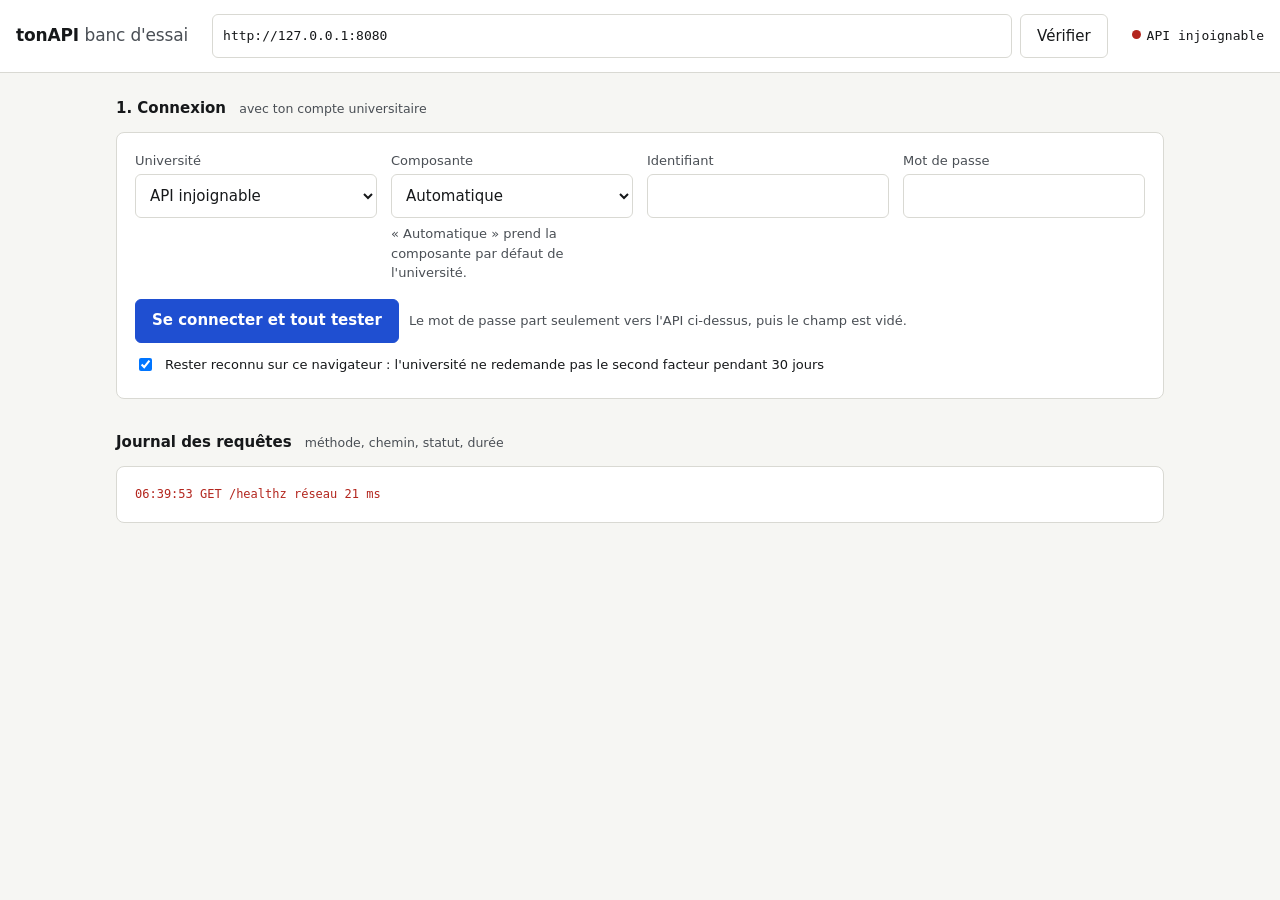
==== console/index.html @ 5774e8d3 "feat(console): banc d'essai de l'API avec un compte étudiant Page statique : connexion, second facte" ====
<!doctype html>
<html lang="fr">
<head>
<meta charset="utf-8">
<meta name="viewport" content="width=device-width, initial-scale=1">
<meta name="referrer" content="no-referrer">
<title>Banc d'essai tonAPI</title>
<style>
:root {
  --bg: #f6f6f3;
  --surface: #ffffff;
  --ink: #16181a;
  --ink-2: #4a4f55;
  --line: #d9d9d3;
  --accent: #1f4fd1;
  --ok: #156c3a;
  --ok-bg: #e3f3e8;
  --warn: #8a5300;
  --warn-bg: #fbefd9;
  --bad: #b3261e;
  --bad-bg: #fbe4e2;
  --idle: #5b6168;
  --idle-bg: #ececea;
  --mono: ui-monospace, "SF Mono", Menlo, Consolas, monospace;
  --sans: system-ui, -apple-system, "Segoe UI", Roboto, sans-serif;
  color-scheme: light;
}
@media (prefers-color-scheme: dark) {
  :root {
    --bg: #111315;
    --surface: #1a1d20;
    --ink: #eceff1;
    --ink-2: #a9b0b7;
    --line: #30353a;
    --accent: #8fb0ff;
    --ok: #7fd9a0;
    --ok-bg: #173323;
    --warn: #f2c171;
    --warn-bg: #3a2c12;
    --bad: #ff9c94;
    --bad-bg: #3d1a18;
    --idle: #a9b0b7;
    --idle-bg: #262a2e;
    color-scheme: dark;
  }
}
* { box-sizing: border-box; }
body {
  margin: 0;
  background: var(--bg);
  color: var(--ink);
  font: 15px/1.5 var(--sans);
}
header {
  display: flex;
  flex-wrap: wrap;
  align-items: center;
  gap: 12px 24px;
  padding: 14px 16px;
  border-bottom: 1px solid var(--line);
  background: var(--surface);
}
header h1 { font-size: 17px; margin: 0; letter-spacing: -0.01em; }
header h1 span { color: var(--ink-2); font-weight: 400; }
.api { display: flex; align-items: center; gap: 8px; flex: 1 1 320px; }
.api input { flex: 1; font-family: var(--mono); font-size: 13px; }
main { max-width: 1080px; margin: 0 auto; padding: 24px 16px 64px; display: grid; gap: 32px; }
h2 { font-size: 15px; margin: 0 0 12px; text-transform: none; }
h2 small { color: var(--ink-2); font-weight: 400; margin-left: 8px; }
label { display: block; font-size: 13px; color: var(--ink-2); margin-bottom: 4px; }
input, select, button {
  font: inherit;
  color: var(--ink);
  min-height: 44px;
  border-radius: 6px;
}
input, select {
  width: 100%;
  padding: 8px 10px;
  border: 1px solid var(--line);
  background: var(--surface);
}
input:focus-visible, select:focus-visible, button:focus-visible, summary:focus-visible, a:focus-visible {
  outline: 2px solid var(--accent);
  outline-offset: 2px;
}
button {
  padding: 8px 16px;
  border: 1px solid var(--line);
  background: var(--surface);
  cursor: pointer;
}
button.primary { background: var(--accent); border-color: var(--accent); color: #fff; font-weight: 600; }
@media (prefers-color-scheme: dark) { button.primary { color: #0b1020; } }
button:disabled { opacity: 0.55; cursor: not-allowed; }
a { color: var(--accent); }
.grid { display: grid; gap: 14px; grid-template-columns: repeat(auto-fit, minmax(220px, 1fr)); }
.row { display: flex; flex-wrap: wrap; gap: 10px; align-items: center; }
.hint { font-size: 13px; color: var(--ink-2); margin: 6px 0 0; }
.notice { padding: 10px 12px; border-radius: 6px; font-size: 14px; margin: 12px 0 0; }
.notice.bad { background: var(--bad-bg); color: var(--bad); }
.notice.warn { background: var(--warn-bg); color: var(--warn); }
.notice.ok { background: var(--ok-bg); color: var(--ok); }
.panel { background: var(--surface); border: 1px solid var(--line); border-radius: 8px; padding: 18px; }
.health { font-family: var(--mono); font-size: 13px; white-space: nowrap; }
.dot { display: inline-block; width: 9px; height: 9px; border-radius: 50%; background: var(--idle); margin-right: 6px; vertical-align: 1px; }
.dot.ok { background: var(--ok); }
.dot.bad { background: var(--bad); }
.who { display: grid; grid-template-columns: max-content 1fr; gap: 4px 16px; margin: 0; font-size: 14px; }
.who dt { color: var(--ink-2); }
.who dd { margin: 0; font-family: var(--mono); font-size: 13px; overflow-wrap: anywhere; }
table { width: 100%; border-collapse: collapse; font-size: 14px; }
th { text-align: left; font-weight: 600; color: var(--ink-2); font-size: 12px; padding: 0 10px 8px; border-bottom: 1px solid var(--line); }
td { padding: 10px; border-bottom: 1px solid var(--line); vertical-align: top; }
td.num { font-family: var(--mono); font-size: 13px; color: var(--ink-2); white-space: nowrap; text-align: right; }
td.mono { font-family: var(--mono); font-size: 13px; }
.chip { display: inline-block; padding: 2px 8px; border-radius: 4px; font-size: 12px; font-weight: 600; white-space: nowrap; }
.chip.ok { background: var(--ok-bg); color: var(--ok); }
.chip.warn { background: var(--warn-bg); color: var(--warn); }
.chip.bad { background: var(--bad-bg); color: var(--bad); }
.chip.idle { background: var(--idle-bg); color: var(--idle); }
details { margin-top: 6px; }
summary { cursor: pointer; color: var(--accent); font-size: 13px; min-height: 24px; }
pre {
  margin: 8px 0 0;
  padding: 10px;
  max-height: 340px;
  overflow: auto;
  background: var(--bg);
  border: 1px solid var(--line);
  border-radius: 6px;
  font: 12px/1.45 var(--mono);
  white-space: pre-wrap;
  overflow-wrap: anywhere;
}
ul.items { margin: 6px 0 0; padding-left: 18px; font-size: 13px; }
ul.items li { margin: 2px 0; }
.service-form { display: grid; gap: 8px; grid-template-columns: 1fr 1fr auto; margin-top: 8px; }
.log { font: 12px/1.6 var(--mono); color: var(--ink-2); max-height: 220px; overflow: auto; margin: 0; padding: 0; list-style: none; }
.log .s4, .log .s5 { color: var(--bad); }
.log .s2 { color: var(--ok); }
[hidden] { display: none !important; }
.visually-hidden { position: absolute; width: 1px; height: 1px; overflow: hidden; clip: rect(0 0 0 0); white-space: nowrap; }
@media (max-width: 640px) {
  .service-form { grid-template-columns: 1fr; }
  table, thead, tbody, tr, td { display: block; }
  thead { display: none; }
  tr { border-bottom: 1px solid var(--line); padding: 8px 0; }
  td { border: 0; padding: 4px 0; }
  td.num { text-align: left; }
}
@media (prefers-reduced-motion: no-preference) {
  .chip { transition: background-color 120ms ease, color 120ms ease; }
}
</style>
</head>
<body>
<header>
  <h1>tonAPI <span>banc d'essai</span></h1>
  <div class="api">
    <label for="api" class="visually-hidden">Adresse de l'API</label>
    <input id="api" type="url" spellcheck="false" autocomplete="off" value="http://127.0.0.1:8080">
    <button id="api-check" type="button">Vérifier</button>
  </div>
  <div class="health" id="health" aria-live="polite"><span class="dot"></span>non vérifiée</div>
</header>

<main>
  <section id="login-section" aria-labelledby="login-title">
    <h2 id="login-title">1. Connexion <small>avec ton compte universitaire</small></h2>
    <form id="login-form" class="panel" autocomplete="on">
      <div class="grid">
        <div>
          <label for="university">Université</label>
          <select id="university" required><option value="">Chargement…</option></select>
          <p class="hint" id="university-hint"></p>
        </div>
        <div>
          <label for="establishment">Composante</label>
          <select id="establishment"><option value="">Automatique</option></select>
          <p class="hint">« Automatique » prend la composante par défaut de l'université.</p>
        </div>
        <div>
          <label for="username">Identifiant</label>
          <input id="username" name="username" autocomplete="username" required spellcheck="false">
        </div>
        <div>
          <label for="password">Mot de passe</label>
          <input id="password" name="password" type="password" autocomplete="current-password" required>
        </div>
      </div>
      <div class="row" style="margin-top:16px">
        <button class="primary" id="login-button" type="submit">Se connecter et tout tester</button>
        <span class="hint" style="margin:0">Le mot de passe part seulement vers l'API ci-dessus, puis le champ est vidé.</span>
      </div>
      <label class="row" style="margin-top:12px; color:var(--ink)">
        <input type="checkbox" id="remember-device" checked style="width:auto; min-height:0">
        Rester reconnu sur ce navigateur : l'université ne redemande pas le second facteur pendant 30 jours
      </label>
      <p class="hint" id="device-status"></p>
      <div id="login-status" aria-live="polite"></div>
    </form>

    <form id="mfa-form" class="panel" hidden style="margin-top:16px">
      <h2>Second facteur demandé par l'université</h2>
      <p class="hint" id="mfa-message"></p>
      <div class="row" id="mfa-push-row" hidden>
        <button class="primary" type="button" id="mfa-push">Valider sur mon téléphone</button>
        <span class="hint" id="mfa-device" style="margin:0"></span>
      </div>
      <div class="row" id="mfa-code-row" hidden style="margin-top:12px">
        <div style="flex:0 1 200px">
          <label for="mfa-code">Code à 6 chiffres</label>
          <input id="mfa-code" inputmode="numeric" autocomplete="one-time-code" maxlength="8">
        </div>
        <button type="submit" id="mfa-submit" style="align-self:flex-end">Envoyer le code</button>
      </div>
      <label class="row" style="margin-top:12px; color:var(--ink)">
        <input type="checkbox" id="mfa-remember" checked style="width:auto; min-height:0">
        Faire mémoriser cet appareil par l'université (30 jours)
      </label>
      <div id="mfa-status" aria-live="polite"></div>
    </form>
  </section>

  <section id="diag-section" aria-labelledby="diag-title" hidden>
    <h2 id="diag-title">2. Ce que l'API voit <small id="diag-progress" aria-live="polite"></small></h2>
    <div class="panel">
      <dl class="who" id="who"></dl>
      <div class="row" style="margin-top:16px">
        <div style="flex:0 1 280px">
          <label for="switch-establishment">Changer de composante</label>
          <select id="switch-establishment"></select>
        </div>
        <button type="button" id="rerun" style="align-self:flex-end">Relancer les tests</button>
        <button type="button" id="refresh" style="align-self:flex-end">Prolonger la session</button>
        <button type="button" id="logout" style="align-self:flex-end">Se déconnecter</button>
      </div>
    </div>

    <div class="panel" style="margin-top:16px; overflow-x:auto">
      <table>
        <thead><tr><th>Service</th><th>Configuration</th><th>Résultat</th><th>Détail</th><th style="text-align:right">Durée</th></tr></thead>
        <tbody id="services"></tbody>
      </table>
    </div>

    <div class="panel" style="margin-top:16px">
      <h2>Rapport anonyme <small>statuts et codes seulement, sans tes données</small></h2>
      <pre id="report"></pre>
      <div class="row" style="margin-top:10px">
        <button type="button" id="copy-report">Copier le rapport</button>
        <span class="hint" id="copy-status" style="margin:0" aria-live="polite"></span>
      </div>
    </div>
  </section>

  <section aria-labelledby="log-title">
    <h2 id="log-title">Journal des requêtes <small>méthode, chemin, statut, durée</small></h2>
    <div class="panel"><ul class="log" id="log"><li>Aucune requête pour l'instant.</li></ul></div>
  </section>
</main>

<script>
"use strict";

// Le jeton ne vit qu'en mémoire : fermer l'onglet termine la session de test.
const state = {
  api: "",
  token: null,
  universities: [],
  university: null,      // détail de l'université connectée
  pending: null,         // jeton provisoire du second facteur
  loginUniversity: null, // université de la dernière connexion
  results: {},           // service → résultat affiché
};

const $ = (id) => document.getElementById(id);

// Appareil reconnu : le dernier jeton est gardé dans ce navigateur et renvoyé comme
// `previousToken` à la connexion suivante. Le serveur n'en reprend que les cookies (sans le
// ticket CAS) : l'université reconnaît l'appareil, le mot de passe reste demandé.
function deviceKey(university) {
  return `tonapi.appareil.${apiBase()}.${university}`;
}
function storedDevice(university) {
  try { return localStorage.getItem(deviceKey(university)); } catch { return null; }
}
function setToken(token) {
  state.token = token;
  if (!token || !state.loginUniversity || !$("remember-device").checked) return;
  try { localStorage.setItem(deviceKey(state.loginUniversity), token); } catch { /* stockage indisponible */ }
}
function forgetDevice(university) {
  try { localStorage.removeItem(deviceKey(university)); } catch { /* stockage indisponible */ }
}
function renderDevice() {
  const university = $("university").value;
  const known = university && storedDevice(university);
  const status = $("device-status");
  status.replaceChildren();
  if (!known) return;
  const button = el("button", { type: "button", text: "Oublier cet appareil" });
  button.addEventListener("click", () => { forgetDevice(university); renderDevice(); });
  status.append("Appareil déjà reconnu pour cette université : pas de second facteur attendu. ", button);
}
const el = (tag, attrs = {}, ...children) => {
  const node = document.createElement(tag);
  for (const [key, value] of Object.entries(attrs)) {
    if (value === null || value === undefined) continue;
    if (key === "class") node.className = value;
    else if (key === "text") node.textContent = value;
    else node.setAttribute(key, value);
  }
  for (const child of children.flat()) {
    if (child === null || child === undefined || child === false) continue;
    node.append(child instanceof Node ? child : document.createTextNode(String(child)));
  }
  return node;
};

// ---------------------------------------------------------------------------------------------
// Appels à l'API
// ---------------------------------------------------------------------------------------------

function apiBase() {
  return $("api").value.trim().replace(/\/+$/, "");
}

/// Les identifiants ne partent qu'en https, ou vers cette machine.
function apiIsSafe() {
  try {
    const url = new URL(apiBase());
    const local = ["127.0.0.1", "localhost", "[::1]"].includes(url.hostname);
    return url.protocol === "https:" || (url.protocol === "http:" && local);
  } catch {
    return false;
  }
}

function logRequest(method, path, status, ms) {
  const log = $("log");
  if (log.dataset.started !== "1") { log.textContent = ""; log.dataset.started = "1"; }
  const shown = path.replace(/\?.*$/, "");
  const cls = status ? `s${String(status)[0]}` : "s5";
  log.prepend(el("li", { class: cls, text: `${new Date().toLocaleTimeString("fr-FR")}  ${method.padEnd(4)} ${shown}  ${status || "réseau"}  ${ms} ms` }));
}

/// Appel JSON. Remplace le jeton quand l'API en renvoie un nouveau (`TonAPI-Session`).
async function call(method, path, { body, auth = true } = {}) {
  const headers = { Accept: "application/json" };
  if (body !== undefined) headers["Content-Type"] = "application/json";
  if (auth && state.token) headers.Authorization = `Bearer ${state.token}`;
  const started = performance.now();
  let response;
  try {
    response = await fetch(apiBase() + path, {
      method,
      headers,
      body: body === undefined ? undefined : JSON.stringify(body),
      credentials: "omit",
      cache: "no-store",
    });
  } catch {
    const ms = Math.round(performance.now() - started);
    logRequest(method, path, 0, ms);
    return { status: 0, ms, data: null, problem: { code: "network", title: "API injoignable", detail: "Vérifie l'adresse et que tonapi-server tourne." } };
  }
  const ms = Math.round(performance.now() - started);
  logRequest(method, path, response.status, ms);
  const renewed = response.headers.get("TonAPI-Session");
  if (renewed) setToken(renewed);
  let data = null;
  const text = await response.text();
  if (text) { try { data = JSON.parse(text); } catch { data = null; } }
  const isProblem = (response.headers.get("Content-Type") || "").includes("problem+json") || !response.ok;
  return { status: response.status, ms, data: isProblem ? null : data, problem: isProblem ? (data || { code: "http_" + response.status, title: `HTTP ${response.status}` }) : null };
}

// ---------------------------------------------------------------------------------------------
// Santé et liste des universités
// ---------------------------------------------------------------------------------------------

async function checkApi() {
  const health = $("health");
  health.replaceChildren(el("span", { class: "dot" }), "vérification…");
  const reply = await call("GET", "/healthz", { auth: false });
  if (reply.status === 200) {
    health.replaceChildren(el("span", { class: "dot ok" }), "API joignable");
    await loadUniversities();
  } else {
    health.replaceChildren(el("span", { class: "dot bad" }), reply.problem?.title || "API injoignable");
    $("university").replaceChildren(el("option", { value: "", text: "API injoignable" }));
  }
  renderSafety();
}

async function loadUniversities() {
  const reply = await call("GET", "/v1/universities", { auth: false });
  const select = $("university");
  if (!Array.isArray(reply.data)) {
    select.replaceChildren(el("option", { value: "", text: "Liste indisponible" }));
    return;
  }
  state.universities = reply.data;
  const previous = select.value;
  select.replaceChildren(
    el("option", { value: "", text: "Choisis ton université" }),
    ...reply.data.map((u) => el("option", { value: u.id, text: `${u.name}${u.status && u.status !== "active" ? ` (${u.status})` : ""}` })),
  );
  if (reply.data.some((u) => u.id === previous)) select.value = previous;
  onUniversityChange();
}

function onUniversityChange() {
  const u = state.universities.find((x) => x.id === $("university").value);
  const select = $("establishment");
  const options = [el("option", { value: "", text: "Automatique" })];
  if (u) {
    for (const e of u.establishments || []) {
      options.push(el("option", { value: e.id, text: `${e.name}${e.default ? " (par défaut)" : ""}` }));
    }
    const login = u.login ? `Connexion ${u.login.kind}${u.login.mfa ? ", second facteur possible" : ""}.` : "";
    $("university-hint").textContent = `${login} Code : ${u.id}.`;
  } else {
    $("university-hint").textContent = "";
  }
  select.replaceChildren(...options);
  renderDevice();
}

function renderSafety() {
  const status = $("login-status");
  const safe = apiIsSafe();
  $("login-button").disabled = !safe;
  status.querySelector(".unsafe")?.remove();
  if (!safe) {
    status.prepend(el("p", { class: "notice bad unsafe", text: "Adresse refusée : les identifiants ne partent qu'en https, ou en http vers cette machine (127.0.0.1, localhost)." }));
  }
}

// ---------------------------------------------------------------------------------------------
// Connexion et second facteur
// ---------------------------------------------------------------------------------------------

function showProblem(target, problem) {
  const text = [problem.title, problem.detail].filter(Boolean).join(" : ");
  const notice = el("p", { class: "notice bad", text: `${text}${problem.code ? ` (${problem.code})` : ""}` });
  if (problem.link) notice.append(" ", el("a", { href: problem.link, target: "_blank", rel: "noopener noreferrer", text: "ouvrir le service" }));
  target.replaceChildren(notice);
}

async function onLogin(event) {
  event.preventDefault();
  if (!apiIsSafe()) return;
  const button = $("login-button");
  const status = $("login-status");
  const body = {
    university: $("university").value,
    username: $("username").value.trim(),
    password: $("password").value,
  };
  if ($("establishment").value) body.establishment = $("establishment").value;
  state.loginUniversity = body.university;
  const previous = $("remember-device").checked ? storedDevice(body.university) : null;
  if (previous) body.previousToken = previous;
  if (!$("remember-device").checked) forgetDevice(body.university);
  $("password").value = "";
  button.disabled = true;
  status.replaceChildren(el("p", { class: "notice warn", text: "Connexion à l'université… (cela peut prendre quelques secondes)" }));
  const reply = await call("POST", "/v1/auth/login", { body, auth: false });
  button.disabled = false;
  if (reply.status === 200 && reply.data?.token) {
    setToken(reply.data.token);
    status.replaceChildren(el("p", { class: "notice ok", text: "Connecté." }));
    await afterSignIn();
  } else if (reply.status === 202 && reply.data?.pending) {
    status.replaceChildren();
    showMfa(reply.data);
  } else {
    showProblem(status, reply.problem || { title: "Échec de la connexion" });
  }
}

function showMfa(challenge) {
  state.pending = challenge.pending;
  const form = $("mfa-form");
  form.hidden = false;
  $("mfa-message").textContent = challenge.message || "Valide la connexion comme sur l'ENT.";
  const methods = challenge.methods || {};
  $("mfa-push-row").hidden = !methods.push;
  $("mfa-device").textContent = methods.push ? `Appareil : ${methods.push}` : "";
  $("mfa-code-row").hidden = !methods.code;
  $("mfa-status").replaceChildren();
  (methods.push ? $("mfa-push") : $("mfa-code")).focus();
}

async function sendMfa(method) {
  const body = { pending: state.pending, method, rememberDevice: $("mfa-remember").checked };
  if (method === "code") {
    body.code = $("mfa-code").value.trim();
    if (!body.code) return;
  }
  const status = $("mfa-status");
  status.replaceChildren(el("p", { class: "notice warn", text: method === "push" ? "En attente de la validation sur le téléphone (100 s au plus)…" : "Vérification du code…" }));
  $("mfa-push").disabled = $("mfa-submit").disabled = true;
  const reply = await call("POST", "/v1/auth/mfa", { body, auth: false });
  $("mfa-push").disabled = $("mfa-submit").disabled = false;
  $("mfa-code").value = "";
  if (reply.status === 200 && reply.data?.token) {
    setToken(reply.data.token);
    state.pending = null;
    $("mfa-form").hidden = true;
    $("login-status").replaceChildren(el("p", { class: "notice ok", text: "Connecté après le second facteur." }));
    await afterSignIn();
  } else if (reply.status === 202 && reply.data?.pending) {
    showMfa(reply.data);
    status.replaceChildren(el("p", { class: "notice bad", text: reply.data.message || "Validation refusée : réessaie." }));
  } else {
    showProblem(status, reply.problem || { title: "Échec du second facteur" });
  }
}

// ---------------------------------------------------------------------------------------------
// Diagnostic des services
// ---------------------------------------------------------------------------------------------

const SERVICES = [
  { key: "profile", label: "Profil" },
  { key: "timetable", label: "Emploi du temps", path: () => `/v1/timetable?from=${weekBounds().from}&to=${weekBounds().to}` },
  { key: "timetable-groups", label: "Groupes", config: "timetable", path: () => "/v1/timetable/groups" },
  { key: "grades", label: "Notes", path: () => "/v1/grades", separate: "grades" },
  { key: "absences", label: "Absences", path: () => "/v1/absences", separate: "absences" },
  { key: "homework", label: "Devoirs", path: () => "/v1/homework", separate: "homework" },
  { key: "mail", label: "Mail", path: () => "/v1/mail/inbox" },
  { key: "apps", label: "Applications", path: () => "/v1/apps" },
  { key: "documents", label: "Documents" },
];

const PROBLEMS = {
  service_absent: ["idle", "Non proposé"],
  not_implemented: ["warn", "Pas encore pris en charge"],
  service_login_required: ["warn", "Connexion au service requise"],
  session_expired: ["bad", "Session expirée"],
  invalid_token: ["bad", "Jeton refusé"],
  invalid_credentials: ["bad", "Identifiants refusés"],
  account_action_required: ["bad", "Action requise sur le compte"],
  service_unavailable: ["bad", "Service injoignable"],
  upstream_changed: ["bad", "Réponse inattendue (à signaler)"],
  rate_limited: ["bad", "Trop d'essais"],
  network: ["bad", "API injoignable"],
};

function weekBounds() {
  const now = new Date();
  const monday = new Date(now);
  monday.setDate(now.getDate() - ((now.getDay() + 6) % 7));
  const sunday = new Date(monday);
  sunday.setDate(monday.getDate() + 6);
  const iso = (d) => `${d.getFullYear()}-${String(d.getMonth() + 1).padStart(2, "0")}-${String(d.getDate()).padStart(2, "0")}`;
  return { from: iso(monday), to: iso(sunday) };
}

function tz() { return state.university?.timezone || "Europe/Paris"; }
function when(value, withTime = true) {
  if (!value) return "";
  const date = new Date(value);
  if (Number.isNaN(date.getTime())) return value;
  return date.toLocaleString("fr-FR", withTime
    ? { timeZone: tz(), weekday: "short", day: "numeric", month: "short", hour: "2-digit", minute: "2-digit" }
    : { timeZone: tz(), day: "numeric", month: "short", year: "numeric" });
}
const grade = (g) => (g ? `${g.value}/${g.outOf}` : "—");

/// Résumé lisible : une phrase et quelques lignes.
function summarize(key, data) {
  switch (key) {
    case "profile":
      return { line: data.displayName || data.username, items: [data.email, data.studentNumber && `n° ${data.studentNumber}`].filter(Boolean) };
    case "timetable":
      return { line: `${data.length} séance(s) cette semaine`, items: data.slice(0, 8).map((c) => `${when(c.start)} · ${c.title}${c.rooms?.length ? ` · ${c.rooms.join(", ")}` : ""}`) };
    case "timetable-groups": {
      const selected = data.filter((g) => g.selected);
      return { line: `${data.length} groupe(s), ${selected.length} sélectionné(s)`, items: selected.slice(0, 8).map((g) => g.path?.length ? g.path.join(" › ") : g.name) };
    }
    case "grades": {
      const semesters = data.semesters || [];
      return { line: `${semesters.length} semestre(s)`, items: semesters.map((s) => `${s.name} · moyenne ${grade(s.average)}${s.rank ? ` · rang ${s.rank}` : ""} · ${s.modules?.length || 0} module(s)`) };
    }
    case "absences": {
      const t = data.totals || {};
      return { line: `${(data.absences || []).length} absence(s) : ${t.unjustified ?? 0} non justifiée(s), ${t.justified ?? 0} justifiée(s)`, items: (data.absences || []).slice(0, 6).map((a) => `${when(a.start)}${a.module ? ` · ${a.module}` : ""}${a.justified ? " · justifiée" : ""}`) };
    }
    case "homework":
      return { line: `${data.length} devoir(s)`, items: [...data].sort((a, b) => String(a.due).localeCompare(String(b.due))).slice(0, 8).map((h) => `${when(h.due)} · ${h.title}${h.course ? ` · ${h.course}` : ""}`) };
    case "mail":
      return { line: `${(data.messages || []).length} message(s) affiché(s), ${data.unread ?? 0} non lu(s)`, items: (data.messages || []).slice(0, 6).map((m) => `${when(m.date)} · ${m.from?.name || m.from?.address || "?"} · ${m.subject || "(sans objet)"}`) };
    case "apps":
      return { line: `${data.length} application(s)`, items: data.slice(0, 10).map((a) => a.title) };
    default:
      return { line: "Réponse reçue", items: [] };
  }
}

function availabilityFor(services, key) {
  const configKey = SERVICES.find((s) => s.key === key)?.config || key;
  return services.find((s) => s.service === configKey);
}

function configCell(status) {
  if (!status) return el("td", { class: "mono", text: "—" });
  if (status.availability === "api") return el("td", { class: "mono", text: status.provider });
  if (status.availability === "link") return el("td", {}, el("a", { href: status.link, target: "_blank", rel: "noopener noreferrer", text: "lien" }));
  return el("td", { class: "mono", text: "aucun" });
}

function renderRows(services) {
  const body = $("services");
  body.replaceChildren(...SERVICES.map((service) => {
    const result = state.results[service.key];
    const row = el("tr", { id: `row-${service.key}` });
    row.append(el("td", { text: service.label }), configCell(availabilityFor(services, service.key)));
    const chipCell = el("td");
    const detailCell = el("td");
    const timeCell = el("td", { class: "num", text: result?.ms !== undefined ? `${result.ms} ms` : "" });
    if (!result) {
      chipCell.append(el("span", { class: "chip idle", text: "en attente" }));
    } else if (result.running) {
      chipCell.append(el("span", { class: "chip idle", text: "en cours…" }));
    } else if (result.skipped) {
      chipCell.append(el("span", { class: "chip idle", text: result.skipped }));
    } else if (result.data !== null && result.data !== undefined) {
      chipCell.append(el("span", { class: "chip ok", text: "OK" }));
      const summary = summarize(service.key, result.data);
      detailCell.append(el("div", { text: summary.line }));
      if (summary.items.length) detailCell.append(el("ul", { class: "items" }, summary.items.map((item) => el("li", { text: item }))));
      if (result.provider) detailCell.append(el("div", { class: "hint", text: `fournisseur : ${result.provider}` }));
      detailCell.append(rawDetails(result.data));
    } else {
      const problem = result.problem || {};
      const [tone, label] = PROBLEMS[problem.code] || ["bad", problem.title || "Erreur"];
      chipCell.append(el("span", { class: `chip ${tone}`, text: label }));
      detailCell.append(el("div", { class: "hint", style: "margin:0", text: [problem.detail, problem.code && `(${problem.code})`].filter(Boolean).join(" ") }));
      if (problem.link) detailCell.append(el("a", { href: problem.link, target: "_blank", rel: "noopener noreferrer", text: "Ouvrir le service" }));
      if (problem.code === "service_login_required" && service.separate) detailCell.append(serviceLoginForm(service));
    }
    row.append(chipCell, detailCell, timeCell);
    return row;
  }));
}

function rawDetails(data) {
  const details = el("details");
  details.append(el("summary", { text: "Réponse brute" }));
  details.addEventListener("toggle", () => {
    if (details.open && !details.querySelector("pre")) details.append(el("pre", { text: JSON.stringify(data, null, 2) }));
  }, { once: false });
  return details;
}

function serviceLoginForm(service) {
  const form = el("form", { class: "service-form" });
  const user = el("input", { "aria-label": "Identifiant du service", placeholder: "Identifiant du service", autocomplete: "username", required: "" });
  const pass = el("input", { "aria-label": "Mot de passe du service", placeholder: "Mot de passe", type: "password", autocomplete: "current-password", required: "" });
  const button = el("button", { type: "submit", text: "Se connecter au service" });
  const status = el("div", { "aria-live": "polite", style: "grid-column:1/-1" });
  form.append(user, pass, button, status);
  form.addEventListener("submit", async (event) => {
    event.preventDefault();
    const body = { service: service.separate, username: user.value.trim(), password: pass.value };
    pass.value = "";
    button.disabled = true;
    const reply = await call("POST", "/v1/auth/service-login", { body });
    button.disabled = false;
    if (reply.status === 200 && reply.data?.token) {
      setToken(reply.data.token);
      await runAll();
    } else {
      showProblem(status, reply.problem || { title: "Échec de la connexion au service" });
    }
  });
  return form;
}

async function afterSignIn() {
  $("diag-section").hidden = false;
  $("diag-section").scrollIntoView({ behavior: matchMedia("(prefers-reduced-motion: reduce)").matches ? "auto" : "smooth", block: "start" });
  await runAll();
}

/// Lance chaque service l'un après l'autre : chaque réponse peut renouveler le jeton, et deux
/// appels simultanés écraseraient leurs cookies.
async function runAll() {
  if (!state.token) return;
  $("rerun").disabled = true;
  state.results = {};
  const me = await call("GET", "/v1/me");
  if (!me.data) {
    $("who").replaceChildren();
    state.results.profile = { problem: me.problem, ms: me.ms };
    renderRows([]);
    $("rerun").disabled = false;
    renderReport([]);
    return;
  }
  const info = me.data.data;
  const universityId = info.university.id;
  if (state.university?.id !== universityId) {
    const detail = await call("GET", `/v1/universities/${encodeURIComponent(universityId)}`, { auth: false });
    state.university = detail.data || { id: universityId };
  }
  renderWho(info, me.data.meta);
  const services = info.services || [];
  state.results.profile = { data: info.profile, provider: me.data.meta?.provider, ms: me.ms };
  renderRows(services);
  const runnable = SERVICES.filter((s) => s.path);
  for (const [index, service] of runnable.entries()) {
    $("diag-progress").textContent = `${index + 1}/${runnable.length} : ${service.label}`;
    state.results[service.key] = { running: true };
    renderRows(services);
    const reply = await call("GET", service.path());
    state.results[service.key] = reply.data
      ? { data: reply.data.data, provider: reply.data.meta?.provider, ms: reply.ms }
      : { problem: reply.problem, ms: reply.ms };
    renderRows(services);
  }
  state.results.documents = { skipped: "pas de route dans l'API" };
  renderRows(services);
  $("diag-progress").textContent = "terminé";
  $("rerun").disabled = false;
  renderReport(services);
}

function renderWho(info, meta) {
  const est = info.establishment;
  const entries = [
    ["Étudiant", info.profile.displayName || info.profile.username],
    ["Université", `${info.university.name} (${info.university.id})`],
    ["Composante", est ? `${est.name} · ${est.source}${est.confidence ? ` · confiance ${Math.round(est.confidence * 100)} %` : ""}` : "aucune"],
    ["Fuseau", tz()],
  ];
  $("who").replaceChildren(...entries.flatMap(([k, v]) => [el("dt", { text: k }), el("dd", { text: v })]));
  const select = $("switch-establishment");
  const list = state.universities.find((u) => u.id === info.university.id)?.establishments || [];
  select.replaceChildren(
    el("option", { value: "", text: "Automatique" }),
    ...list.map((e) => el("option", { value: e.id, text: e.name })),
  );
  select.value = est?.source === "student" ? est.id : "";
  select.disabled = list.length === 0;
}

function renderReport(services) {
  const lines = [
    `tonAPI, banc d'essai : ${new Date().toISOString().slice(0, 16)}Z`,
    `université : ${state.university?.id || "?"}`,
  ];
  for (const service of SERVICES) {
    const result = state.results[service.key];
    const config = availabilityFor(services, service.key);
    const provider = config ? (config.availability === "api" ? config.provider : config.availability) : "?";
    let outcome = "non testé";
    if (result?.skipped) outcome = result.skipped;
    else if (result?.data !== undefined && result?.data !== null) outcome = `ok (${countOf(service.key, result.data)})`;
    else if (result?.problem) outcome = result.problem.code || "erreur";
    lines.push(`${service.key.padEnd(17)} ${provider.padEnd(20)} ${outcome}${result?.ms !== undefined ? ` · ${result.ms} ms` : ""}`);
  }
  $("report").textContent = lines.join("\n");
}

function countOf(key, data) {
  if (Array.isArray(data)) return `${data.length} élément(s)`;
  if (key === "grades") return `${(data.semesters || []).length} semestre(s)`;
  if (key === "absences") return `${(data.absences || []).length} absence(s)`;
  if (key === "mail") return `${(data.messages || []).length} message(s)`;
  return "profil reçu";
}

// ---------------------------------------------------------------------------------------------
// Événements
// ---------------------------------------------------------------------------------------------

$("api-check").addEventListener("click", checkApi);
$("api").addEventListener("change", checkApi);
$("api").addEventListener("input", () => {
  $("health").replaceChildren(el("span", { class: "dot" }), "non vérifiée");
  renderSafety();
});
$("university").addEventListener("change", onUniversityChange);
$("login-form").addEventListener("submit", onLogin);
$("mfa-push").addEventListener("click", () => sendMfa("push"));
$("mfa-form").addEventListener("submit", (event) => { event.preventDefault(); sendMfa("code"); });
$("rerun").addEventListener("click", runAll);
$("switch-establishment").addEventListener("change", async (event) => {
  const reply = await call("PUT", "/v1/me/establishment", { body: { establishment: event.target.value || null } });
  if (reply.data) await runAll();
});
$("refresh").addEventListener("click", async () => {
  const reply = await call("POST", "/v1/auth/refresh");
  if (reply.data?.token) setToken(reply.data.token);
  $("diag-progress").textContent = reply.data ? "session prolongée" : (reply.problem?.title || "échec");
});
$("logout").addEventListener("click", async () => {
  await call("POST", "/v1/auth/logout");
  state.token = null;
  state.university = null;
  state.results = {};
  $("diag-section").hidden = true;
  $("login-status").replaceChildren(el("p", { class: "notice ok", text: "Déconnecté. L'appareil reste reconnu si la case est cochée." }));
  renderDevice();
});
$("copy-report").addEventListener("click", async () => {
  try {
    await navigator.clipboard.writeText($("report").textContent);
    $("copy-status").textContent = "Copié.";
  } catch {
    $("copy-status").textContent = "Copie impossible : sélectionne le texte à la main.";
  }
});

checkApi();
</script>
</body>
</html>
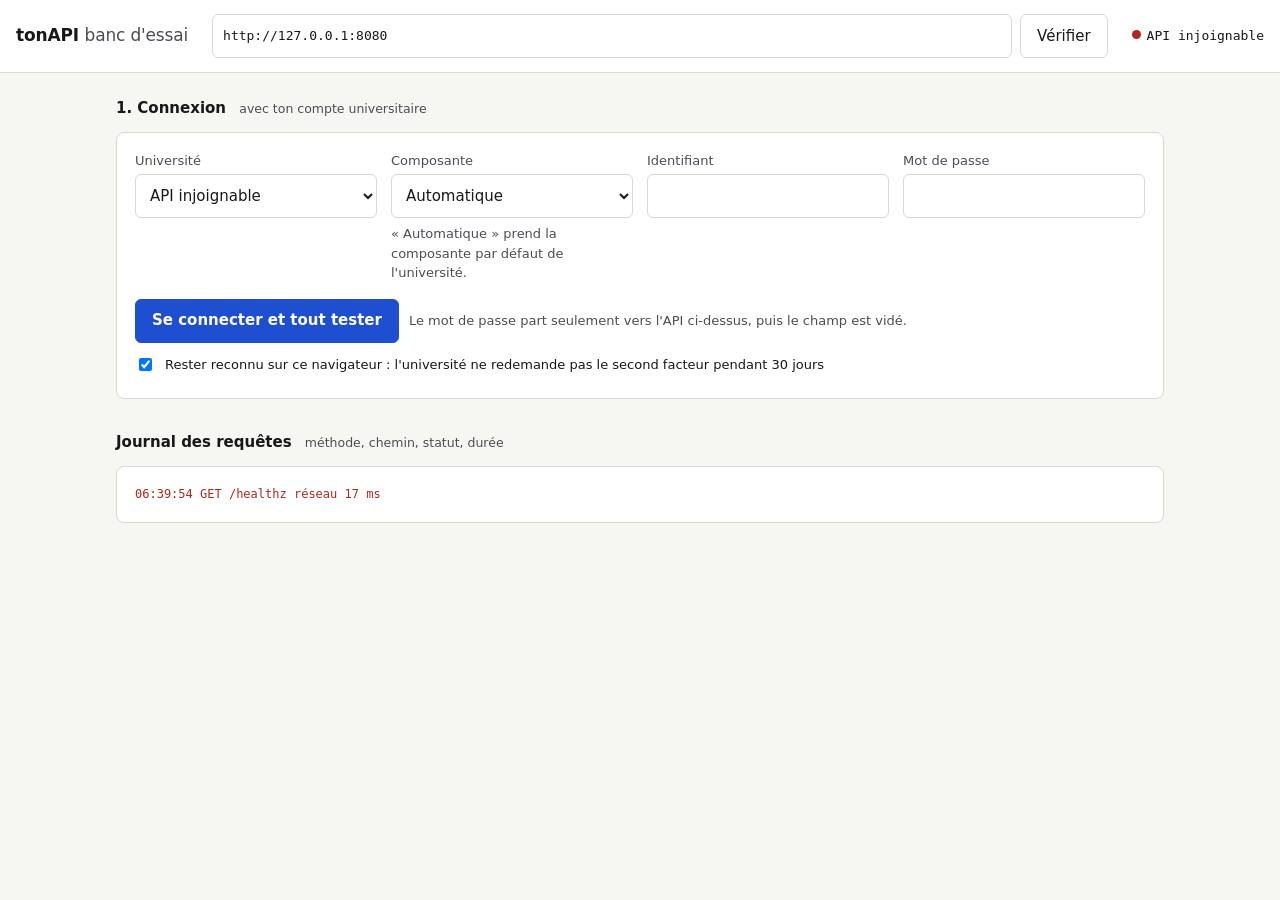
==== commit a79cf76a: "feat(console): formation affichée dans la ligne Profil" ====
--- a/console/index.html
+++ b/console/index.html
@@ -576,7 +576,7 @@
 function summarize(key, data) {
   switch (key) {
     case "profile":
-      return { line: data.displayName || data.username, items: [data.email, data.studentNumber && `n° ${data.studentNumber}`].filter(Boolean) };
+      return { line: data.displayName || data.username, items: [data.email, data.studentNumber && `n° ${data.studentNumber}`, data.program].filter(Boolean) };
     case "timetable":
       return { line: `${data.length} séance(s) cette semaine`, items: data.slice(0, 8).map((c) => `${when(c.start)} · ${c.title}${c.rooms?.length ? ` · ${c.rooms.join(", ")}` : ""}`) };
     case "timetable-groups": {
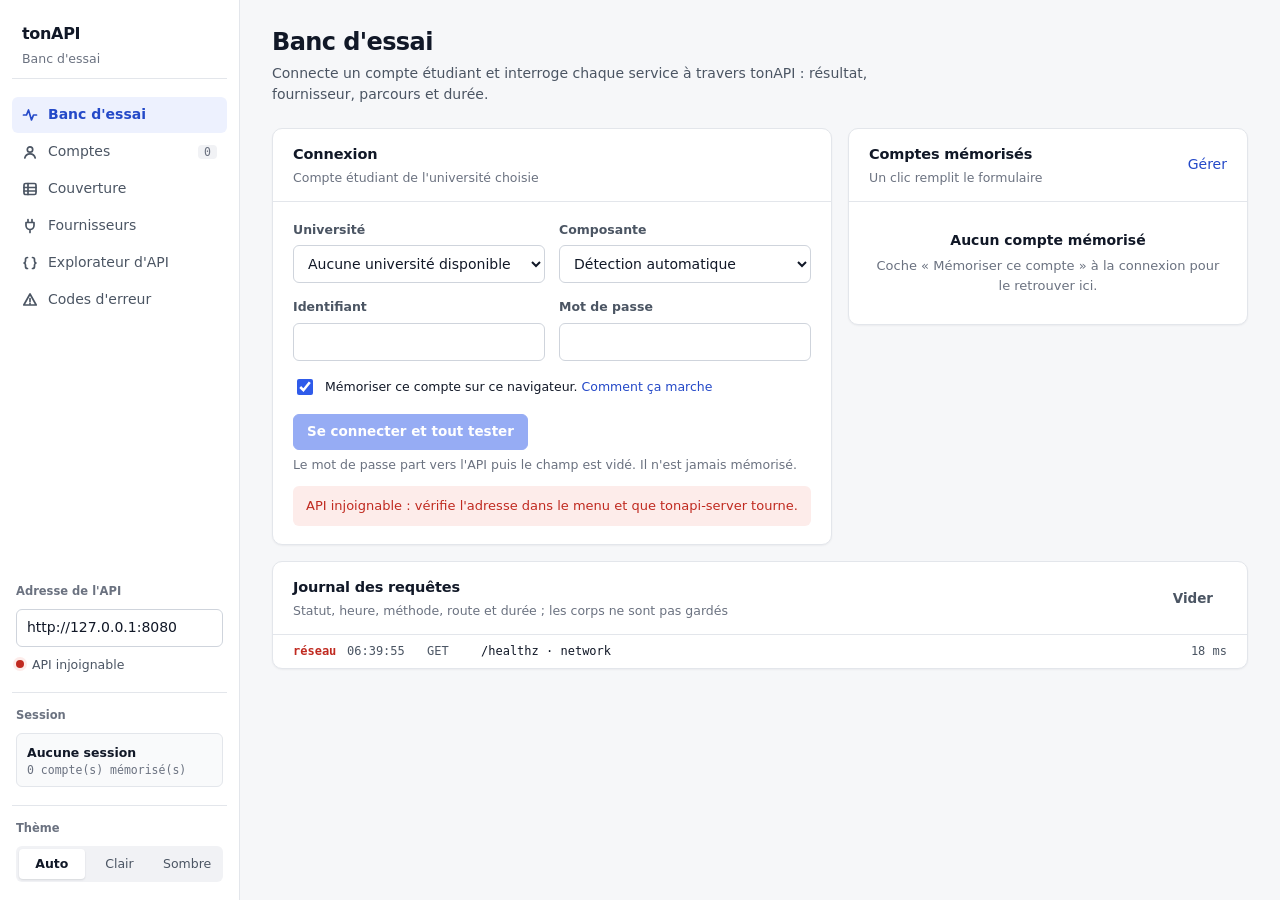
==== commit 01532f73: "feat(console): banc d'essai en plusieurs pages pour les développeurs Banc d'essai avec services repl" ====
--- a/console/index.html
+++ b/console/index.html
@@ -5,820 +5,51 @@
 <meta name="viewport" content="width=device-width, initial-scale=1">
 <meta name="referrer" content="no-referrer">
 <title>Banc d'essai tonAPI</title>
-<style>
-:root {
-  --bg: #f6f6f3;
-  --surface: #ffffff;
-  --ink: #16181a;
-  --ink-2: #4a4f55;
-  --line: #d9d9d3;
-  --accent: #1f4fd1;
-  --ok: #156c3a;
-  --ok-bg: #e3f3e8;
-  --warn: #8a5300;
-  --warn-bg: #fbefd9;
-  --bad: #b3261e;
-  --bad-bg: #fbe4e2;
-  --idle: #5b6168;
-  --idle-bg: #ececea;
-  --mono: ui-monospace, "SF Mono", Menlo, Consolas, monospace;
-  --sans: system-ui, -apple-system, "Segoe UI", Roboto, sans-serif;
-  color-scheme: light;
-}
-@media (prefers-color-scheme: dark) {
-  :root {
-    --bg: #111315;
-    --surface: #1a1d20;
-    --ink: #eceff1;
-    --ink-2: #a9b0b7;
-    --line: #30353a;
-    --accent: #8fb0ff;
-    --ok: #7fd9a0;
-    --ok-bg: #173323;
-    --warn: #f2c171;
-    --warn-bg: #3a2c12;
-    --bad: #ff9c94;
-    --bad-bg: #3d1a18;
-    --idle: #a9b0b7;
-    --idle-bg: #262a2e;
-    color-scheme: dark;
-  }
-}
-* { box-sizing: border-box; }
-body {
-  margin: 0;
-  background: var(--bg);
-  color: var(--ink);
-  font: 15px/1.5 var(--sans);
-}
-header {
-  display: flex;
-  flex-wrap: wrap;
-  align-items: center;
-  gap: 12px 24px;
-  padding: 14px 16px;
-  border-bottom: 1px solid var(--line);
-  background: var(--surface);
-}
-header h1 { font-size: 17px; margin: 0; letter-spacing: -0.01em; }
-header h1 span { color: var(--ink-2); font-weight: 400; }
-.api { display: flex; align-items: center; gap: 8px; flex: 1 1 320px; }
-.api input { flex: 1; font-family: var(--mono); font-size: 13px; }
-main { max-width: 1080px; margin: 0 auto; padding: 24px 16px 64px; display: grid; gap: 32px; }
-h2 { font-size: 15px; margin: 0 0 12px; text-transform: none; }
-h2 small { color: var(--ink-2); font-weight: 400; margin-left: 8px; }
-label { display: block; font-size: 13px; color: var(--ink-2); margin-bottom: 4px; }
-input, select, button {
-  font: inherit;
-  color: var(--ink);
-  min-height: 44px;
-  border-radius: 6px;
-}
-input, select {
-  width: 100%;
-  padding: 8px 10px;
-  border: 1px solid var(--line);
-  background: var(--surface);
-}
-input:focus-visible, select:focus-visible, button:focus-visible, summary:focus-visible, a:focus-visible {
-  outline: 2px solid var(--accent);
-  outline-offset: 2px;
-}
-button {
-  padding: 8px 16px;
-  border: 1px solid var(--line);
-  background: var(--surface);
-  cursor: pointer;
-}
-button.primary { background: var(--accent); border-color: var(--accent); color: #fff; font-weight: 600; }
-@media (prefers-color-scheme: dark) { button.primary { color: #0b1020; } }
-button:disabled { opacity: 0.55; cursor: not-allowed; }
-a { color: var(--accent); }
-.grid { display: grid; gap: 14px; grid-template-columns: repeat(auto-fit, minmax(220px, 1fr)); }
-.row { display: flex; flex-wrap: wrap; gap: 10px; align-items: center; }
-.hint { font-size: 13px; color: var(--ink-2); margin: 6px 0 0; }
-.notice { padding: 10px 12px; border-radius: 6px; font-size: 14px; margin: 12px 0 0; }
-.notice.bad { background: var(--bad-bg); color: var(--bad); }
-.notice.warn { background: var(--warn-bg); color: var(--warn); }
-.notice.ok { background: var(--ok-bg); color: var(--ok); }
-.panel { background: var(--surface); border: 1px solid var(--line); border-radius: 8px; padding: 18px; }
-.health { font-family: var(--mono); font-size: 13px; white-space: nowrap; }
-.dot { display: inline-block; width: 9px; height: 9px; border-radius: 50%; background: var(--idle); margin-right: 6px; vertical-align: 1px; }
-.dot.ok { background: var(--ok); }
-.dot.bad { background: var(--bad); }
-.who { display: grid; grid-template-columns: max-content 1fr; gap: 4px 16px; margin: 0; font-size: 14px; }
-.who dt { color: var(--ink-2); }
-.who dd { margin: 0; font-family: var(--mono); font-size: 13px; overflow-wrap: anywhere; }
-table { width: 100%; border-collapse: collapse; font-size: 14px; }
-th { text-align: left; font-weight: 600; color: var(--ink-2); font-size: 12px; padding: 0 10px 8px; border-bottom: 1px solid var(--line); }
-td { padding: 10px; border-bottom: 1px solid var(--line); vertical-align: top; }
-td.num { font-family: var(--mono); font-size: 13px; color: var(--ink-2); white-space: nowrap; text-align: right; }
-td.mono { font-family: var(--mono); font-size: 13px; }
-.chip { display: inline-block; padding: 2px 8px; border-radius: 4px; font-size: 12px; font-weight: 600; white-space: nowrap; }
-.chip.ok { background: var(--ok-bg); color: var(--ok); }
-.chip.warn { background: var(--warn-bg); color: var(--warn); }
-.chip.bad { background: var(--bad-bg); color: var(--bad); }
-.chip.idle { background: var(--idle-bg); color: var(--idle); }
-details { margin-top: 6px; }
-summary { cursor: pointer; color: var(--accent); font-size: 13px; min-height: 24px; }
-pre {
-  margin: 8px 0 0;
-  padding: 10px;
-  max-height: 340px;
-  overflow: auto;
-  background: var(--bg);
-  border: 1px solid var(--line);
-  border-radius: 6px;
-  font: 12px/1.45 var(--mono);
-  white-space: pre-wrap;
-  overflow-wrap: anywhere;
-}
-ul.items { margin: 6px 0 0; padding-left: 18px; font-size: 13px; }
-ul.items li { margin: 2px 0; }
-.service-form { display: grid; gap: 8px; grid-template-columns: 1fr 1fr auto; margin-top: 8px; }
-.log { font: 12px/1.6 var(--mono); color: var(--ink-2); max-height: 220px; overflow: auto; margin: 0; padding: 0; list-style: none; }
-.log .s4, .log .s5 { color: var(--bad); }
-.log .s2 { color: var(--ok); }
-[hidden] { display: none !important; }
-.visually-hidden { position: absolute; width: 1px; height: 1px; overflow: hidden; clip: rect(0 0 0 0); white-space: nowrap; }
-@media (max-width: 640px) {
-  .service-form { grid-template-columns: 1fr; }
-  table, thead, tbody, tr, td { display: block; }
-  thead { display: none; }
-  tr { border-bottom: 1px solid var(--line); padding: 8px 0; }
-  td { border: 0; padding: 4px 0; }
-  td.num { text-align: left; }
-}
-@media (prefers-reduced-motion: no-preference) {
-  .chip { transition: background-color 120ms ease, color 120ms ease; }
-}
-</style>
+<link rel="stylesheet" href="style.css?v=7">
+<script>
+  // Thème appliqué avant l'affichage, pour éviter un flash du mauvais thème.
+  try { const t = JSON.parse(localStorage.getItem("tonapi.theme")); if (t === "light" || t === "dark") document.documentElement.dataset.theme = t; } catch {}
+</script>
 </head>
 <body>
-<header>
-  <h1>tonAPI <span>banc d'essai</span></h1>
-  <div class="api">
-    <label for="api" class="visually-hidden">Adresse de l'API</label>
-    <input id="api" type="url" spellcheck="false" autocomplete="off" value="http://127.0.0.1:8080">
-    <button id="api-check" type="button">Vérifier</button>
-  </div>
-  <div class="health" id="health" aria-live="polite"><span class="dot"></span>non vérifiée</div>
-</header>
-
-<main>
-  <section id="login-section" aria-labelledby="login-title">
-    <h2 id="login-title">1. Connexion <small>avec ton compte universitaire</small></h2>
-    <form id="login-form" class="panel" autocomplete="on">
-      <div class="grid">
-        <div>
-          <label for="university">Université</label>
-          <select id="university" required><option value="">Chargement…</option></select>
-          <p class="hint" id="university-hint"></p>
-        </div>
-        <div>
-          <label for="establishment">Composante</label>
-          <select id="establishment"><option value="">Automatique</option></select>
-          <p class="hint">« Automatique » prend la composante par défaut de l'université.</p>
-        </div>
-        <div>
-          <label for="username">Identifiant</label>
-          <input id="username" name="username" autocomplete="username" required spellcheck="false">
-        </div>
-        <div>
-          <label for="password">Mot de passe</label>
-          <input id="password" name="password" type="password" autocomplete="current-password" required>
-        </div>
-      </div>
-      <div class="row" style="margin-top:16px">
-        <button class="primary" id="login-button" type="submit">Se connecter et tout tester</button>
-        <span class="hint" style="margin:0">Le mot de passe part seulement vers l'API ci-dessus, puis le champ est vidé.</span>
-      </div>
-      <label class="row" style="margin-top:12px; color:var(--ink)">
-        <input type="checkbox" id="remember-device" checked style="width:auto; min-height:0">
-        Rester reconnu sur ce navigateur : l'université ne redemande pas le second facteur pendant 30 jours
-      </label>
-      <p class="hint" id="device-status"></p>
-      <div id="login-status" aria-live="polite"></div>
-    </form>
-
-    <form id="mfa-form" class="panel" hidden style="margin-top:16px">
-      <h2>Second facteur demandé par l'université</h2>
-      <p class="hint" id="mfa-message"></p>
-      <div class="row" id="mfa-push-row" hidden>
-        <button class="primary" type="button" id="mfa-push">Valider sur mon téléphone</button>
-        <span class="hint" id="mfa-device" style="margin:0"></span>
-      </div>
-      <div class="row" id="mfa-code-row" hidden style="margin-top:12px">
-        <div style="flex:0 1 200px">
-          <label for="mfa-code">Code à 6 chiffres</label>
-          <input id="mfa-code" inputmode="numeric" autocomplete="one-time-code" maxlength="8">
-        </div>
-        <button type="submit" id="mfa-submit" style="align-self:flex-end">Envoyer le code</button>
-      </div>
-      <label class="row" style="margin-top:12px; color:var(--ink)">
-        <input type="checkbox" id="mfa-remember" checked style="width:auto; min-height:0">
-        Faire mémoriser cet appareil par l'université (30 jours)
-      </label>
-      <div id="mfa-status" aria-live="polite"></div>
-    </form>
-  </section>
-
-  <section id="diag-section" aria-labelledby="diag-title" hidden>
-    <h2 id="diag-title">2. Ce que l'API voit <small id="diag-progress" aria-live="polite"></small></h2>
-    <div class="panel">
-      <dl class="who" id="who"></dl>
-      <div class="row" style="margin-top:16px">
-        <div style="flex:0 1 280px">
-          <label for="switch-establishment">Changer de composante</label>
-          <select id="switch-establishment"></select>
-        </div>
-        <button type="button" id="rerun" style="align-self:flex-end">Relancer les tests</button>
-        <button type="button" id="refresh" style="align-self:flex-end">Prolonger la session</button>
-        <button type="button" id="logout" style="align-self:flex-end">Se déconnecter</button>
+<div class="shell">
+  <aside class="rail">
+    <div class="brand">
+      <strong>tonAPI</strong>
+      <span>Banc d'essai</span>
+    </div>
+    <!-- Icônes dessinées pour chaque page : signal (essai), personne (comptes), tableau
+         (couverture), prise (fournisseurs), accolades (API), triangle (erreurs). -->
+    <nav class="nav" aria-label="Pages">
+      <a href="#/" data-page=""><svg class="icon" viewBox="0 0 16 16" aria-hidden="true"><path d="M1.5 8h3l2-5 3 10 2-5h3"/></svg>Banc d'essai</a>
+      <a href="#/comptes" data-page="comptes"><svg class="icon" viewBox="0 0 16 16" aria-hidden="true"><circle cx="8" cy="5.5" r="2.7"/><path d="M2.8 14c.6-2.8 2.7-4.2 5.2-4.2s4.6 1.4 5.2 4.2"/></svg>Comptes <small id="count-accounts">0</small></a>
+      <a href="#/couverture" data-page="couverture"><svg class="icon" viewBox="0 0 16 16" aria-hidden="true"><rect x="2" y="2.5" width="12" height="11" rx="1.5"/><path d="M2 6.5h12M2 10h12M6 2.5v11"/></svg>Couverture</a>
+      <a href="#/fournisseurs" data-page="fournisseurs"><svg class="icon" viewBox="0 0 16 16" aria-hidden="true"><path d="M6 1.5v3M10 1.5v3M4 4.5h8v3a4 4 0 0 1-8 0zM8 11.5v3"/></svg>Fournisseurs</a>
+      <a href="#/api" data-page="api"><svg class="icon" viewBox="0 0 16 16" aria-hidden="true"><path d="M5.5 2.5c-1.5 0-2 .7-2 2v1.6c0 .9-.6 1.6-1.5 1.9.9.3 1.5 1 1.5 1.9v1.6c0 1.3.5 2 2 2M10.5 2.5c1.5 0 2 .7 2 2v1.6c0 .9.6 1.6 1.5 1.9-.9.3-1.5 1-1.5 1.9v1.6c0 1.3-.5 2-2 2"/></svg>Explorateur d'API</a>
+      <a href="#/erreurs" data-page="erreurs"><svg class="icon" viewBox="0 0 16 16" aria-hidden="true"><path d="M8 2 1.8 13h12.4z M8 6.5v3 M8 11.3v.2"/></svg>Codes d'erreur</a>
+    </nav>
+    <div class="rail-push"></div>
+    <div class="rail-block keep">
+      <label class="rail-label" for="api">Adresse de l'API</label>
+      <input id="api" type="url" spellcheck="false" autocomplete="off">
+      <div class="health" id="health" aria-live="polite"><span class="dot"></span>Vérification…</div>
+    </div>
+    <div class="rail-block">
+      <span class="rail-label">Session</span>
+      <div id="active-account"></div>
+    </div>
+    <div class="rail-block keep">
+      <span class="rail-label" id="theme-label">Thème</span>
+      <div class="segmented theme" role="group" aria-labelledby="theme-label">
+        <button type="button" data-theme="auto">Auto</button>
+        <button type="button" data-theme="light">Clair</button>
+        <button type="button" data-theme="dark">Sombre</button>
       </div>
     </div>
-
-    <div class="panel" style="margin-top:16px; overflow-x:auto">
-      <table>
-        <thead><tr><th>Service</th><th>Configuration</th><th>Résultat</th><th>Détail</th><th style="text-align:right">Durée</th></tr></thead>
-        <tbody id="services"></tbody>
-      </table>
-    </div>
-
-    <div class="panel" style="margin-top:16px">
-      <h2>Rapport anonyme <small>statuts et codes seulement, sans tes données</small></h2>
-      <pre id="report"></pre>
-      <div class="row" style="margin-top:10px">
-        <button type="button" id="copy-report">Copier le rapport</button>
-        <span class="hint" id="copy-status" style="margin:0" aria-live="polite"></span>
-      </div>
-    </div>
-  </section>
-
-  <section aria-labelledby="log-title">
-    <h2 id="log-title">Journal des requêtes <small>méthode, chemin, statut, durée</small></h2>
-    <div class="panel"><ul class="log" id="log"><li>Aucune requête pour l'instant.</li></ul></div>
-  </section>
-</main>
-
-<script>
-"use strict";
-
-// Le jeton ne vit qu'en mémoire : fermer l'onglet termine la session de test.
-const state = {
-  api: "",
-  token: null,
-  universities: [],
-  university: null,      // détail de l'université connectée
-  pending: null,         // jeton provisoire du second facteur
-  loginUniversity: null, // université de la dernière connexion
-  results: {},           // service → résultat affiché
-};
-
-const $ = (id) => document.getElementById(id);
-
-// Appareil reconnu : le dernier jeton est gardé dans ce navigateur et renvoyé comme
-// `previousToken` à la connexion suivante. Le serveur n'en reprend que les cookies (sans le
-// ticket CAS) : l'université reconnaît l'appareil, le mot de passe reste demandé.
-function deviceKey(university) {
-  return `tonapi.appareil.${apiBase()}.${university}`;
-}
-function storedDevice(university) {
-  try { return localStorage.getItem(deviceKey(university)); } catch { return null; }
-}
-function setToken(token) {
-  state.token = token;
-  if (!token || !state.loginUniversity || !$("remember-device").checked) return;
-  try { localStorage.setItem(deviceKey(state.loginUniversity), token); } catch { /* stockage indisponible */ }
-}
-function forgetDevice(university) {
-  try { localStorage.removeItem(deviceKey(university)); } catch { /* stockage indisponible */ }
-}
-function renderDevice() {
-  const university = $("university").value;
-  const known = university && storedDevice(university);
-  const status = $("device-status");
-  status.replaceChildren();
-  if (!known) return;
-  const button = el("button", { type: "button", text: "Oublier cet appareil" });
-  button.addEventListener("click", () => { forgetDevice(university); renderDevice(); });
-  status.append("Appareil déjà reconnu pour cette université : pas de second facteur attendu. ", button);
-}
-const el = (tag, attrs = {}, ...children) => {
-  const node = document.createElement(tag);
-  for (const [key, value] of Object.entries(attrs)) {
-    if (value === null || value === undefined) continue;
-    if (key === "class") node.className = value;
-    else if (key === "text") node.textContent = value;
-    else node.setAttribute(key, value);
-  }
-  for (const child of children.flat()) {
-    if (child === null || child === undefined || child === false) continue;
-    node.append(child instanceof Node ? child : document.createTextNode(String(child)));
-  }
-  return node;
-};
-
-// ---------------------------------------------------------------------------------------------
-// Appels à l'API
-// ---------------------------------------------------------------------------------------------
-
-function apiBase() {
-  return $("api").value.trim().replace(/\/+$/, "");
-}
-
-/// Les identifiants ne partent qu'en https, ou vers cette machine.
-function apiIsSafe() {
-  try {
-    const url = new URL(apiBase());
-    const local = ["127.0.0.1", "localhost", "[::1]"].includes(url.hostname);
-    return url.protocol === "https:" || (url.protocol === "http:" && local);
-  } catch {
-    return false;
-  }
-}
-
-function logRequest(method, path, status, ms) {
-  const log = $("log");
-  if (log.dataset.started !== "1") { log.textContent = ""; log.dataset.started = "1"; }
-  const shown = path.replace(/\?.*$/, "");
-  const cls = status ? `s${String(status)[0]}` : "s5";
-  log.prepend(el("li", { class: cls, text: `${new Date().toLocaleTimeString("fr-FR")}  ${method.padEnd(4)} ${shown}  ${status || "réseau"}  ${ms} ms` }));
-}
-
-/// Appel JSON. Remplace le jeton quand l'API en renvoie un nouveau (`TonAPI-Session`).
-async function call(method, path, { body, auth = true } = {}) {
-  const headers = { Accept: "application/json" };
-  if (body !== undefined) headers["Content-Type"] = "application/json";
-  if (auth && state.token) headers.Authorization = `Bearer ${state.token}`;
-  const started = performance.now();
-  let response;
-  try {
-    response = await fetch(apiBase() + path, {
-      method,
-      headers,
-      body: body === undefined ? undefined : JSON.stringify(body),
-      credentials: "omit",
-      cache: "no-store",
-    });
-  } catch {
-    const ms = Math.round(performance.now() - started);
-    logRequest(method, path, 0, ms);
-    return { status: 0, ms, data: null, problem: { code: "network", title: "API injoignable", detail: "Vérifie l'adresse et que tonapi-server tourne." } };
-  }
-  const ms = Math.round(performance.now() - started);
-  logRequest(method, path, response.status, ms);
-  const renewed = response.headers.get("TonAPI-Session");
-  if (renewed) setToken(renewed);
-  let data = null;
-  const text = await response.text();
-  if (text) { try { data = JSON.parse(text); } catch { data = null; } }
-  const isProblem = (response.headers.get("Content-Type") || "").includes("problem+json") || !response.ok;
-  return { status: response.status, ms, data: isProblem ? null : data, problem: isProblem ? (data || { code: "http_" + response.status, title: `HTTP ${response.status}` }) : null };
-}
-
-// ---------------------------------------------------------------------------------------------
-// Santé et liste des universités
-// ---------------------------------------------------------------------------------------------
-
-async function checkApi() {
-  const health = $("health");
-  health.replaceChildren(el("span", { class: "dot" }), "vérification…");
-  const reply = await call("GET", "/healthz", { auth: false });
-  if (reply.status === 200) {
-    health.replaceChildren(el("span", { class: "dot ok" }), "API joignable");
-    await loadUniversities();
-  } else {
-    health.replaceChildren(el("span", { class: "dot bad" }), reply.problem?.title || "API injoignable");
-    $("university").replaceChildren(el("option", { value: "", text: "API injoignable" }));
-  }
-  renderSafety();
-}
-
-async function loadUniversities() {
-  const reply = await call("GET", "/v1/universities", { auth: false });
-  const select = $("university");
-  if (!Array.isArray(reply.data)) {
-    select.replaceChildren(el("option", { value: "", text: "Liste indisponible" }));
-    return;
-  }
-  state.universities = reply.data;
-  const previous = select.value;
-  select.replaceChildren(
-    el("option", { value: "", text: "Choisis ton université" }),
-    ...reply.data.map((u) => el("option", { value: u.id, text: `${u.name}${u.status && u.status !== "active" ? ` (${u.status})` : ""}` })),
-  );
-  if (reply.data.some((u) => u.id === previous)) select.value = previous;
-  onUniversityChange();
-}
-
-function onUniversityChange() {
-  const u = state.universities.find((x) => x.id === $("university").value);
-  const select = $("establishment");
-  const options = [el("option", { value: "", text: "Automatique" })];
-  if (u) {
-    for (const e of u.establishments || []) {
-      options.push(el("option", { value: e.id, text: `${e.name}${e.default ? " (par défaut)" : ""}` }));
-    }
-    const login = u.login ? `Connexion ${u.login.kind}${u.login.mfa ? ", second facteur possible" : ""}.` : "";
-    $("university-hint").textContent = `${login} Code : ${u.id}.`;
-  } else {
-    $("university-hint").textContent = "";
-  }
-  select.replaceChildren(...options);
-  renderDevice();
-}
-
-function renderSafety() {
-  const status = $("login-status");
-  const safe = apiIsSafe();
-  $("login-button").disabled = !safe;
-  status.querySelector(".unsafe")?.remove();
-  if (!safe) {
-    status.prepend(el("p", { class: "notice bad unsafe", text: "Adresse refusée : les identifiants ne partent qu'en https, ou en http vers cette machine (127.0.0.1, localhost)." }));
-  }
-}
-
-// ---------------------------------------------------------------------------------------------
-// Connexion et second facteur
-// ---------------------------------------------------------------------------------------------
-
-function showProblem(target, problem) {
-  const text = [problem.title, problem.detail].filter(Boolean).join(" : ");
-  const notice = el("p", { class: "notice bad", text: `${text}${problem.code ? ` (${problem.code})` : ""}` });
-  if (problem.link) notice.append(" ", el("a", { href: problem.link, target: "_blank", rel: "noopener noreferrer", text: "ouvrir le service" }));
-  target.replaceChildren(notice);
-}
-
-async function onLogin(event) {
-  event.preventDefault();
-  if (!apiIsSafe()) return;
-  const button = $("login-button");
-  const status = $("login-status");
-  const body = {
-    university: $("university").value,
-    username: $("username").value.trim(),
-    password: $("password").value,
-  };
-  if ($("establishment").value) body.establishment = $("establishment").value;
-  state.loginUniversity = body.university;
-  const previous = $("remember-device").checked ? storedDevice(body.university) : null;
-  if (previous) body.previousToken = previous;
-  if (!$("remember-device").checked) forgetDevice(body.university);
-  $("password").value = "";
-  button.disabled = true;
-  status.replaceChildren(el("p", { class: "notice warn", text: "Connexion à l'université… (cela peut prendre quelques secondes)" }));
-  const reply = await call("POST", "/v1/auth/login", { body, auth: false });
-  button.disabled = false;
-  if (reply.status === 200 && reply.data?.token) {
-    setToken(reply.data.token);
-    status.replaceChildren(el("p", { class: "notice ok", text: "Connecté." }));
-    await afterSignIn();
-  } else if (reply.status === 202 && reply.data?.pending) {
-    status.replaceChildren();
-    showMfa(reply.data);
-  } else {
-    showProblem(status, reply.problem || { title: "Échec de la connexion" });
-  }
-}
-
-function showMfa(challenge) {
-  state.pending = challenge.pending;
-  const form = $("mfa-form");
-  form.hidden = false;
-  $("mfa-message").textContent = challenge.message || "Valide la connexion comme sur l'ENT.";
-  const methods = challenge.methods || {};
-  $("mfa-push-row").hidden = !methods.push;
-  $("mfa-device").textContent = methods.push ? `Appareil : ${methods.push}` : "";
-  $("mfa-code-row").hidden = !methods.code;
-  $("mfa-status").replaceChildren();
-  (methods.push ? $("mfa-push") : $("mfa-code")).focus();
-}
-
-async function sendMfa(method) {
-  const body = { pending: state.pending, method, rememberDevice: $("mfa-remember").checked };
-  if (method === "code") {
-    body.code = $("mfa-code").value.trim();
-    if (!body.code) return;
-  }
-  const status = $("mfa-status");
-  status.replaceChildren(el("p", { class: "notice warn", text: method === "push" ? "En attente de la validation sur le téléphone (100 s au plus)…" : "Vérification du code…" }));
-  $("mfa-push").disabled = $("mfa-submit").disabled = true;
-  const reply = await call("POST", "/v1/auth/mfa", { body, auth: false });
-  $("mfa-push").disabled = $("mfa-submit").disabled = false;
-  $("mfa-code").value = "";
-  if (reply.status === 200 && reply.data?.token) {
-    setToken(reply.data.token);
-    state.pending = null;
-    $("mfa-form").hidden = true;
-    $("login-status").replaceChildren(el("p", { class: "notice ok", text: "Connecté après le second facteur." }));
-    await afterSignIn();
-  } else if (reply.status === 202 && reply.data?.pending) {
-    showMfa(reply.data);
-    status.replaceChildren(el("p", { class: "notice bad", text: reply.data.message || "Validation refusée : réessaie." }));
-  } else {
-    showProblem(status, reply.problem || { title: "Échec du second facteur" });
-  }
-}
-
-// ---------------------------------------------------------------------------------------------
-// Diagnostic des services
-// ---------------------------------------------------------------------------------------------
-
-const SERVICES = [
-  { key: "profile", label: "Profil" },
-  { key: "timetable", label: "Emploi du temps", path: () => `/v1/timetable?from=${weekBounds().from}&to=${weekBounds().to}` },
-  { key: "timetable-groups", label: "Groupes", config: "timetable", path: () => "/v1/timetable/groups" },
-  { key: "grades", label: "Notes", path: () => "/v1/grades", separate: "grades" },
-  { key: "absences", label: "Absences", path: () => "/v1/absences", separate: "absences" },
-  { key: "homework", label: "Devoirs", path: () => "/v1/homework", separate: "homework" },
-  { key: "mail", label: "Mail", path: () => "/v1/mail/inbox" },
-  { key: "apps", label: "Applications", path: () => "/v1/apps" },
-  { key: "documents", label: "Documents" },
-];
-
-const PROBLEMS = {
-  service_absent: ["idle", "Non proposé"],
-  not_implemented: ["warn", "Pas encore pris en charge"],
-  service_login_required: ["warn", "Connexion au service requise"],
-  session_expired: ["bad", "Session expirée"],
-  invalid_token: ["bad", "Jeton refusé"],
-  invalid_credentials: ["bad", "Identifiants refusés"],
-  account_action_required: ["bad", "Action requise sur le compte"],
-  service_unavailable: ["bad", "Service injoignable"],
-  upstream_changed: ["bad", "Réponse inattendue (à signaler)"],
-  rate_limited: ["bad", "Trop d'essais"],
-  network: ["bad", "API injoignable"],
-};
-
-function weekBounds() {
-  const now = new Date();
-  const monday = new Date(now);
-  monday.setDate(now.getDate() - ((now.getDay() + 6) % 7));
-  const sunday = new Date(monday);
-  sunday.setDate(monday.getDate() + 6);
-  const iso = (d) => `${d.getFullYear()}-${String(d.getMonth() + 1).padStart(2, "0")}-${String(d.getDate()).padStart(2, "0")}`;
-  return { from: iso(monday), to: iso(sunday) };
-}
-
-function tz() { return state.university?.timezone || "Europe/Paris"; }
-function when(value, withTime = true) {
-  if (!value) return "";
-  const date = new Date(value);
-  if (Number.isNaN(date.getTime())) return value;
-  return date.toLocaleString("fr-FR", withTime
-    ? { timeZone: tz(), weekday: "short", day: "numeric", month: "short", hour: "2-digit", minute: "2-digit" }
-    : { timeZone: tz(), day: "numeric", month: "short", year: "numeric" });
-}
-const grade = (g) => (g ? `${g.value}/${g.outOf}` : "—");
-
-/// Résumé lisible : une phrase et quelques lignes.
-function summarize(key, data) {
-  switch (key) {
-    case "profile":
-      return { line: data.displayName || data.username, items: [data.email, data.studentNumber && `n° ${data.studentNumber}`, data.program].filter(Boolean) };
-    case "timetable":
-      return { line: `${data.length} séance(s) cette semaine`, items: data.slice(0, 8).map((c) => `${when(c.start)} · ${c.title}${c.rooms?.length ? ` · ${c.rooms.join(", ")}` : ""}`) };
-    case "timetable-groups": {
-      const selected = data.filter((g) => g.selected);
-      return { line: `${data.length} groupe(s), ${selected.length} sélectionné(s)`, items: selected.slice(0, 8).map((g) => g.path?.length ? g.path.join(" › ") : g.name) };
-    }
-    case "grades": {
-      const semesters = data.semesters || [];
-      return { line: `${semesters.length} semestre(s)`, items: semesters.map((s) => `${s.name} · moyenne ${grade(s.average)}${s.rank ? ` · rang ${s.rank}` : ""} · ${s.modules?.length || 0} module(s)`) };
-    }
-    case "absences": {
-      const t = data.totals || {};
-      return { line: `${(data.absences || []).length} absence(s) : ${t.unjustified ?? 0} non justifiée(s), ${t.justified ?? 0} justifiée(s)`, items: (data.absences || []).slice(0, 6).map((a) => `${when(a.start)}${a.module ? ` · ${a.module}` : ""}${a.justified ? " · justifiée" : ""}`) };
-    }
-    case "homework":
-      return { line: `${data.length} devoir(s)`, items: [...data].sort((a, b) => String(a.due).localeCompare(String(b.due))).slice(0, 8).map((h) => `${when(h.due)} · ${h.title}${h.course ? ` · ${h.course}` : ""}`) };
-    case "mail":
-      return { line: `${(data.messages || []).length} message(s) affiché(s), ${data.unread ?? 0} non lu(s)`, items: (data.messages || []).slice(0, 6).map((m) => `${when(m.date)} · ${m.from?.name || m.from?.address || "?"} · ${m.subject || "(sans objet)"}`) };
-    case "apps":
-      return { line: `${data.length} application(s)`, items: data.slice(0, 10).map((a) => a.title) };
-    default:
-      return { line: "Réponse reçue", items: [] };
-  }
-}
-
-function availabilityFor(services, key) {
-  const configKey = SERVICES.find((s) => s.key === key)?.config || key;
-  return services.find((s) => s.service === configKey);
-}
-
-function configCell(status) {
-  if (!status) return el("td", { class: "mono", text: "—" });
-  if (status.availability === "api") return el("td", { class: "mono", text: status.provider });
-  if (status.availability === "link") return el("td", {}, el("a", { href: status.link, target: "_blank", rel: "noopener noreferrer", text: "lien" }));
-  return el("td", { class: "mono", text: "aucun" });
-}
-
-function renderRows(services) {
-  const body = $("services");
-  body.replaceChildren(...SERVICES.map((service) => {
-    const result = state.results[service.key];
-    const row = el("tr", { id: `row-${service.key}` });
-    row.append(el("td", { text: service.label }), configCell(availabilityFor(services, service.key)));
-    const chipCell = el("td");
-    const detailCell = el("td");
-    const timeCell = el("td", { class: "num", text: result?.ms !== undefined ? `${result.ms} ms` : "" });
-    if (!result) {
-      chipCell.append(el("span", { class: "chip idle", text: "en attente" }));
-    } else if (result.running) {
-      chipCell.append(el("span", { class: "chip idle", text: "en cours…" }));
-    } else if (result.skipped) {
-      chipCell.append(el("span", { class: "chip idle", text: result.skipped }));
-    } else if (result.data !== null && result.data !== undefined) {
-      chipCell.append(el("span", { class: "chip ok", text: "OK" }));
-      const summary = summarize(service.key, result.data);
-      detailCell.append(el("div", { text: summary.line }));
-      if (summary.items.length) detailCell.append(el("ul", { class: "items" }, summary.items.map((item) => el("li", { text: item }))));
-      if (result.provider) detailCell.append(el("div", { class: "hint", text: `fournisseur : ${result.provider}` }));
-      detailCell.append(rawDetails(result.data));
-    } else {
-      const problem = result.problem || {};
-      const [tone, label] = PROBLEMS[problem.code] || ["bad", problem.title || "Erreur"];
-      chipCell.append(el("span", { class: `chip ${tone}`, text: label }));
-      detailCell.append(el("div", { class: "hint", style: "margin:0", text: [problem.detail, problem.code && `(${problem.code})`].filter(Boolean).join(" ") }));
-      if (problem.link) detailCell.append(el("a", { href: problem.link, target: "_blank", rel: "noopener noreferrer", text: "Ouvrir le service" }));
-      if (problem.code === "service_login_required" && service.separate) detailCell.append(serviceLoginForm(service));
-    }
-    row.append(chipCell, detailCell, timeCell);
-    return row;
-  }));
-}
-
-function rawDetails(data) {
-  const details = el("details");
-  details.append(el("summary", { text: "Réponse brute" }));
-  details.addEventListener("toggle", () => {
-    if (details.open && !details.querySelector("pre")) details.append(el("pre", { text: JSON.stringify(data, null, 2) }));
-  }, { once: false });
-  return details;
-}
-
-function serviceLoginForm(service) {
-  const form = el("form", { class: "service-form" });
-  const user = el("input", { "aria-label": "Identifiant du service", placeholder: "Identifiant du service", autocomplete: "username", required: "" });
-  const pass = el("input", { "aria-label": "Mot de passe du service", placeholder: "Mot de passe", type: "password", autocomplete: "current-password", required: "" });
-  const button = el("button", { type: "submit", text: "Se connecter au service" });
-  const status = el("div", { "aria-live": "polite", style: "grid-column:1/-1" });
-  form.append(user, pass, button, status);
-  form.addEventListener("submit", async (event) => {
-    event.preventDefault();
-    const body = { service: service.separate, username: user.value.trim(), password: pass.value };
-    pass.value = "";
-    button.disabled = true;
-    const reply = await call("POST", "/v1/auth/service-login", { body });
-    button.disabled = false;
-    if (reply.status === 200 && reply.data?.token) {
-      setToken(reply.data.token);
-      await runAll();
-    } else {
-      showProblem(status, reply.problem || { title: "Échec de la connexion au service" });
-    }
-  });
-  return form;
-}
-
-async function afterSignIn() {
-  $("diag-section").hidden = false;
-  $("diag-section").scrollIntoView({ behavior: matchMedia("(prefers-reduced-motion: reduce)").matches ? "auto" : "smooth", block: "start" });
-  await runAll();
-}
-
-/// Lance chaque service l'un après l'autre : chaque réponse peut renouveler le jeton, et deux
-/// appels simultanés écraseraient leurs cookies.
-async function runAll() {
-  if (!state.token) return;
-  $("rerun").disabled = true;
-  state.results = {};
-  const me = await call("GET", "/v1/me");
-  if (!me.data) {
-    $("who").replaceChildren();
-    state.results.profile = { problem: me.problem, ms: me.ms };
-    renderRows([]);
-    $("rerun").disabled = false;
-    renderReport([]);
-    return;
-  }
-  const info = me.data.data;
-  const universityId = info.university.id;
-  if (state.university?.id !== universityId) {
-    const detail = await call("GET", `/v1/universities/${encodeURIComponent(universityId)}`, { auth: false });
-    state.university = detail.data || { id: universityId };
-  }
-  renderWho(info, me.data.meta);
-  const services = info.services || [];
-  state.results.profile = { data: info.profile, provider: me.data.meta?.provider, ms: me.ms };
-  renderRows(services);
-  const runnable = SERVICES.filter((s) => s.path);
-  for (const [index, service] of runnable.entries()) {
-    $("diag-progress").textContent = `${index + 1}/${runnable.length} : ${service.label}`;
-    state.results[service.key] = { running: true };
-    renderRows(services);
-    const reply = await call("GET", service.path());
-    state.results[service.key] = reply.data
-      ? { data: reply.data.data, provider: reply.data.meta?.provider, ms: reply.ms }
-      : { problem: reply.problem, ms: reply.ms };
-    renderRows(services);
-  }
-  state.results.documents = { skipped: "pas de route dans l'API" };
-  renderRows(services);
-  $("diag-progress").textContent = "terminé";
-  $("rerun").disabled = false;
-  renderReport(services);
-}
-
-function renderWho(info, meta) {
-  const est = info.establishment;
-  const entries = [
-    ["Étudiant", info.profile.displayName || info.profile.username],
-    ["Université", `${info.university.name} (${info.university.id})`],
-    ["Composante", est ? `${est.name} · ${est.source}${est.confidence ? ` · confiance ${Math.round(est.confidence * 100)} %` : ""}` : "aucune"],
-    ["Fuseau", tz()],
-  ];
-  $("who").replaceChildren(...entries.flatMap(([k, v]) => [el("dt", { text: k }), el("dd", { text: v })]));
-  const select = $("switch-establishment");
-  const list = state.universities.find((u) => u.id === info.university.id)?.establishments || [];
-  select.replaceChildren(
-    el("option", { value: "", text: "Automatique" }),
-    ...list.map((e) => el("option", { value: e.id, text: e.name })),
-  );
-  select.value = est?.source === "student" ? est.id : "";
-  select.disabled = list.length === 0;
-}
-
-function renderReport(services) {
-  const lines = [
-    `tonAPI, banc d'essai : ${new Date().toISOString().slice(0, 16)}Z`,
-    `université : ${state.university?.id || "?"}`,
-  ];
-  for (const service of SERVICES) {
-    const result = state.results[service.key];
-    const config = availabilityFor(services, service.key);
-    const provider = config ? (config.availability === "api" ? config.provider : config.availability) : "?";
-    let outcome = "non testé";
-    if (result?.skipped) outcome = result.skipped;
-    else if (result?.data !== undefined && result?.data !== null) outcome = `ok (${countOf(service.key, result.data)})`;
-    else if (result?.problem) outcome = result.problem.code || "erreur";
-    lines.push(`${service.key.padEnd(17)} ${provider.padEnd(20)} ${outcome}${result?.ms !== undefined ? ` · ${result.ms} ms` : ""}`);
-  }
-  $("report").textContent = lines.join("\n");
-}
-
-function countOf(key, data) {
-  if (Array.isArray(data)) return `${data.length} élément(s)`;
-  if (key === "grades") return `${(data.semesters || []).length} semestre(s)`;
-  if (key === "absences") return `${(data.absences || []).length} absence(s)`;
-  if (key === "mail") return `${(data.messages || []).length} message(s)`;
-  return "profil reçu";
-}
-
-// ---------------------------------------------------------------------------------------------
-// Événements
-// ---------------------------------------------------------------------------------------------
-
-$("api-check").addEventListener("click", checkApi);
-$("api").addEventListener("change", checkApi);
-$("api").addEventListener("input", () => {
-  $("health").replaceChildren(el("span", { class: "dot" }), "non vérifiée");
-  renderSafety();
-});
-$("university").addEventListener("change", onUniversityChange);
-$("login-form").addEventListener("submit", onLogin);
-$("mfa-push").addEventListener("click", () => sendMfa("push"));
-$("mfa-form").addEventListener("submit", (event) => { event.preventDefault(); sendMfa("code"); });
-$("rerun").addEventListener("click", runAll);
-$("switch-establishment").addEventListener("change", async (event) => {
-  const reply = await call("PUT", "/v1/me/establishment", { body: { establishment: event.target.value || null } });
-  if (reply.data) await runAll();
-});
-$("refresh").addEventListener("click", async () => {
-  const reply = await call("POST", "/v1/auth/refresh");
-  if (reply.data?.token) setToken(reply.data.token);
-  $("diag-progress").textContent = reply.data ? "session prolongée" : (reply.problem?.title || "échec");
-});
-$("logout").addEventListener("click", async () => {
-  await call("POST", "/v1/auth/logout");
-  state.token = null;
-  state.university = null;
-  state.results = {};
-  $("diag-section").hidden = true;
-  $("login-status").replaceChildren(el("p", { class: "notice ok", text: "Déconnecté. L'appareil reste reconnu si la case est cochée." }));
-  renderDevice();
-});
-$("copy-report").addEventListener("click", async () => {
-  try {
-    await navigator.clipboard.writeText($("report").textContent);
-    $("copy-status").textContent = "Copié.";
-  } catch {
-    $("copy-status").textContent = "Copie impossible : sélectionne le texte à la main.";
-  }
-});
-
-checkApi();
-</script>
+  </aside>
+  <main id="view" tabindex="-1"></main>
+</div>
+<script src="donnees.js?v=7"></script>
+<script src="app.js?v=7"></script>
 </body>
 </html>
--- a/console/style.css
+++ b/console/style.css
@@ -0,0 +1,344 @@
+/* Banc d'essai tonAPI.
+ *
+ * Direction (demandée : « moderne, pro ») : un outil de développement sobre et dense.
+ * Pourquoi ces choix :
+ * - Couleurs : neutres ardoise pour les surfaces et le texte, un bleu unique pour les actions et
+ *   la sélection. Vert, ambre et rouge ne servent qu'aux résultats des services.
+ * - Polices : celles du système (aucune requête vers un tiers sur une page qui manipule des
+ *   identifiants). Mono réservé aux valeurs littérales : routes, codes, fournisseurs.
+ * - Surfaces : bordure fine + ombre très légère sur les panneaux, pour les détacher du fond ; rien
+ *   d'autre n'est surélevé.
+ * - Rayons : 6 px pour les contrôles, 10 px pour les panneaux.
+ * - Mouvement : survols et ouverture des lignes ; le point d'un service en cours pulse (état de
+ *   chargement), coupé si l'utilisateur réduit les animations.
+ */
+
+:root {
+  --bg: #f6f7f9;
+  --surface: #ffffff;
+  --surface-2: #f9fafb;
+  --border: #e3e6eb;
+  --border-strong: #cfd4dc;
+  --text: #111827;
+  --text-2: #4b5563;
+  --text-3: #6b7280;
+  --accent: #2f5bea;
+  --accent-text: #2449c8;
+  --accent-soft: #edf1fe;
+  --on-accent: #ffffff;
+  --ok: #157f4a;
+  --ok-soft: #e7f6ee;
+  --warn: #9a5a00;
+  --warn-soft: #fdf3e2;
+  --bad: #c02a20;
+  --bad-soft: #fdecea;
+  --idle: #6b7280;
+  --idle-soft: #f1f2f5;
+  --code-bg: #f6f7f9;
+  --shadow: 0 1px 2px rgba(16, 24, 40, 0.05);
+  --sans: system-ui, -apple-system, "Segoe UI", Roboto, "Helvetica Neue", sans-serif;
+  --mono: ui-monospace, "SF Mono", "Cascadia Mono", Menlo, Consolas, monospace;
+  --r: 6px;
+  --r-lg: 10px;
+  color-scheme: light;
+}
+
+:root[data-theme="dark"] {
+  --bg: #0b0d12;
+  --surface: #12151c;
+  --surface-2: #161a22;
+  --border: #232833;
+  --border-strong: #303746;
+  --text: #eef0f4;
+  --text-2: #b6bcc8;
+  --text-3: #8b92a1;
+  --accent: #6d8dff;
+  --accent-text: #8fa8ff;
+  --accent-soft: #1a2240;
+  --on-accent: #0b0d12;
+  --ok: #4ccb8a;
+  --ok-soft: #0f2a1d;
+  --warn: #f2b25c;
+  --warn-soft: #30220e;
+  --bad: #ff7b70;
+  --bad-soft: #351513;
+  --idle: #9aa1b0;
+  --idle-soft: #1c2029;
+  --code-bg: #0e1117;
+  --shadow: none;
+  color-scheme: dark;
+}
+@media (prefers-color-scheme: dark) {
+  :root:not([data-theme="light"]) {
+    --bg: #0b0d12;
+    --surface: #12151c;
+    --surface-2: #161a22;
+    --border: #232833;
+    --border-strong: #303746;
+    --text: #eef0f4;
+    --text-2: #b6bcc8;
+    --text-3: #8b92a1;
+    --accent: #6d8dff;
+    --accent-text: #8fa8ff;
+    --accent-soft: #1a2240;
+    --on-accent: #0b0d12;
+    --ok: #4ccb8a;
+    --ok-soft: #0f2a1d;
+    --warn: #f2b25c;
+    --warn-soft: #30220e;
+    --bad: #ff7b70;
+    --bad-soft: #351513;
+    --idle: #9aa1b0;
+    --idle-soft: #1c2029;
+    --code-bg: #0e1117;
+    --shadow: none;
+    color-scheme: dark;
+  }
+}
+
+* { box-sizing: border-box; }
+html, body { margin: 0; }
+body { background: var(--bg); color: var(--text); font: 14px/1.55 var(--sans); -webkit-font-smoothing: antialiased; }
+a { color: var(--accent-text); text-decoration: none; }
+a:hover { text-decoration: underline; text-underline-offset: 3px; }
+code, pre, .mono { font-family: var(--mono); font-size: 12.5px; }
+:focus-visible { outline: 2px solid var(--accent); outline-offset: 2px; border-radius: 4px; }
+[hidden] { display: none !important; }
+svg.icon { width: 16px; height: 16px; flex: none; stroke: currentColor; fill: none; stroke-width: 1.7; stroke-linecap: round; stroke-linejoin: round; }
+
+/* ---------- Cadre ---------- */
+.shell { display: grid; grid-template-columns: 240px minmax(0, 1fr); min-height: 100vh; }
+.rail {
+  position: sticky; top: 0; height: 100vh; overflow-y: auto;
+  background: var(--surface); border-right: 1px solid var(--border);
+  padding: 18px 12px; display: flex; flex-direction: column; gap: 18px;
+}
+.brand { display: grid; gap: 2px; padding: 4px 10px 10px; border-bottom: 1px solid var(--border); }
+.brand strong { font-size: 16px; font-weight: 700; letter-spacing: -0.02em; }
+.brand span { color: var(--text-3); font-size: 12.5px; }
+.nav { display: grid; gap: 1px; }
+.nav a {
+  display: flex; align-items: center; gap: 10px; min-height: 36px; padding: 6px 10px;
+  border-radius: var(--r); color: var(--text-2); font-weight: 500; text-decoration: none;
+}
+.nav a:hover { background: var(--surface-2); color: var(--text); }
+.nav a[aria-current="page"] { background: var(--accent-soft); color: var(--accent-text); font-weight: 600; }
+.nav small { margin-left: auto; font: 11.5px var(--mono); color: var(--text-3); background: var(--idle-soft); padding: 0 6px; border-radius: 4px; }
+.rail-block { display: grid; gap: 8px; padding: 0 4px; }
+.rail-block + .rail-block { padding-top: 14px; border-top: 1px solid var(--border); }
+.rail-push { margin-top: auto; }
+.rail-label { font-size: 11.5px; color: var(--text-3); font-weight: 600; margin: 0; }
+.health { display: flex; align-items: center; gap: 8px; font-size: 12.5px; color: var(--text-2); }
+.dot { width: 8px; height: 8px; border-radius: 50%; background: var(--idle); flex: none; }
+.dot.ok { background: var(--ok); box-shadow: 0 0 0 3px var(--ok-soft); }
+.dot.bad { background: var(--bad); box-shadow: 0 0 0 3px var(--bad-soft); }
+.account-chip { display: grid; gap: 1px; padding: 9px 10px; border: 1px solid var(--border); border-radius: var(--r); font-size: 12.5px; background: var(--surface-2); }
+.account-chip b { font-weight: 600; }
+.account-chip span { color: var(--text-3); font: 11.5px var(--mono); }
+.segmented { display: grid; grid-template-columns: repeat(3, 1fr); padding: 3px; gap: 2px; background: var(--idle-soft); border-radius: var(--r); }
+.segmented button { border: 0; min-height: 30px; font-size: 12.5px; font-weight: 500; color: var(--text-2); background: transparent; border-radius: 4px; padding: 0 6px; }
+.segmented button[aria-pressed="true"] { background: var(--surface); color: var(--text); box-shadow: 0 1px 2px rgba(16, 24, 40, 0.12); font-weight: 600; }
+
+main { padding: 28px 32px 88px; max-width: 1160px; width: 100%; }
+main:focus { outline: none; }
+.page-head { display: flex; flex-wrap: wrap; align-items: flex-end; justify-content: space-between; gap: 12px 24px; margin-bottom: 22px; }
+.page-head h1 { margin: 0; font-size: 24px; line-height: 1.2; letter-spacing: -0.025em; font-weight: 700; }
+.page-head p { margin: 6px 0 0; color: var(--text-2); max-width: 70ch; }
+
+/* ---------- Éléments communs ---------- */
+.panel { background: var(--surface); border: 1px solid var(--border); border-radius: var(--r-lg); box-shadow: var(--shadow); }
+.panel-body { padding: 18px 20px; }
+.panel-head { display: flex; flex-wrap: wrap; align-items: center; justify-content: space-between; gap: 10px; padding: 14px 20px; border-bottom: 1px solid var(--border); }
+.panel-head h2 { margin: 0; font-size: 14.5px; font-weight: 650; letter-spacing: -0.01em; }
+.panel-head p { margin: 2px 0 0; color: var(--text-3); font-size: 12.5px; }
+.stack { display: grid; gap: 16px; }
+.split { display: grid; grid-template-columns: minmax(0, 1.4fr) minmax(0, 1fr); gap: 16px; align-items: start; }
+.grid { display: grid; gap: 14px; grid-template-columns: repeat(auto-fit, minmax(200px, 1fr)); }
+.row { display: flex; flex-wrap: wrap; gap: 8px; align-items: center; }
+.hint { font-size: 12.5px; color: var(--text-3); margin: 5px 0 0; }
+label { display: block; font-size: 12.5px; color: var(--text-2); margin-bottom: 6px; font-weight: 550; }
+input, select, textarea, button { font: inherit; color: var(--text); }
+input, select, textarea {
+  width: 100%; min-height: 38px; padding: 7px 10px;
+  border: 1px solid var(--border-strong); border-radius: var(--r); background: var(--surface);
+  transition: border-color 120ms, box-shadow 120ms;
+}
+input:focus, select:focus, textarea:focus { border-color: var(--accent); box-shadow: 0 0 0 3px var(--accent-soft); outline: none; }
+textarea { font: 12.5px/1.6 var(--mono); min-height: 160px; resize: vertical; }
+input[type="checkbox"] { width: 16px; height: 16px; min-height: 0; accent-color: var(--accent); box-shadow: none; }
+.check { display: flex; gap: 9px; align-items: flex-start; color: var(--text); font-weight: 400; margin: 0; }
+.check input { margin-top: 2px; flex: none; }
+button, .button {
+  display: inline-flex; align-items: center; justify-content: center; gap: 7px;
+  min-height: 36px; padding: 6px 13px; border-radius: var(--r);
+  border: 1px solid var(--border-strong); background: var(--surface); cursor: pointer;
+  color: var(--text); font-weight: 550; font-size: 13.5px; transition: background 120ms, border-color 120ms;
+}
+button:hover:not(:disabled) { background: var(--surface-2); border-color: var(--text-3); }
+button.primary { background: var(--accent); border-color: var(--accent); color: var(--on-accent); }
+button.primary:hover:not(:disabled) { background: var(--accent-text); border-color: var(--accent-text); }
+button.ghost { border-color: transparent; background: transparent; color: var(--text-2); }
+button.ghost:hover:not(:disabled) { background: var(--surface-2); border-color: transparent; color: var(--text); }
+button.danger { color: var(--bad); }
+button.icon-only { padding: 0; width: 36px; }
+button:disabled { opacity: 0.5; cursor: not-allowed; }
+@media (pointer: coarse) { button, input, select { min-height: 44px; } }
+.notice { padding: 9px 12px; border-radius: var(--r); font-size: 13px; margin: 12px 0 0; border: 1px solid transparent; }
+.notice.ok { background: var(--ok-soft); color: var(--ok); }
+.notice.warn { background: var(--warn-soft); color: var(--warn); }
+.notice.bad { background: var(--bad-soft); color: var(--bad); }
+.notice.info { background: var(--accent-soft); color: var(--text); }
+.empty { margin: 0; padding: 28px 20px; text-align: center; color: var(--text-3); font-size: 13px; }
+.empty b { display: block; color: var(--text); font-size: 14px; margin-bottom: 4px; font-weight: 600; }
+.pill { display: inline-flex; align-items: center; gap: 6px; padding: 2px 8px; border-radius: 999px; font-size: 12px; font-weight: 600; white-space: nowrap; line-height: 1.6; }
+.pill::before { content: ""; width: 6px; height: 6px; border-radius: 50%; background: currentColor; }
+.pill.ok { background: var(--ok-soft); color: var(--ok); }
+.pill.warn { background: var(--warn-soft); color: var(--warn); }
+.pill.bad { background: var(--bad-soft); color: var(--bad); }
+.pill.idle { background: var(--idle-soft); color: var(--idle); }
+.pill.run { background: var(--accent-soft); color: var(--accent-text); }
+@media (prefers-reduced-motion: no-preference) {
+  .pill.run::before { animation: pulse 0.9s ease-in-out infinite; }
+  @keyframes pulse { 50% { opacity: 0.25; } }
+}
+pre.code {
+  margin: 10px 0 0; padding: 12px 14px; max-height: 420px; overflow: auto;
+  background: var(--code-bg); border: 1px solid var(--border); border-radius: var(--r);
+  white-space: pre-wrap; overflow-wrap: anywhere; font: 12px/1.6 var(--mono); color: var(--text-2);
+}
+table { width: 100%; border-collapse: collapse; font-size: 13.5px; }
+th { text-align: left; font-size: 12px; color: var(--text-3); font-weight: 600; padding: 10px 14px; border-bottom: 1px solid var(--border); background: var(--surface-2); }
+td { padding: 12px 14px; border-bottom: 1px solid var(--border); vertical-align: top; }
+tbody tr:last-child td { border-bottom: 0; }
+.table-wrap { overflow-x: auto; }
+table button, table code { white-space: nowrap; }
+.kbd { font: 11.5px var(--mono); padding: 1px 5px; border: 1px solid var(--border-strong); border-radius: 4px; color: var(--text-2); }
+
+/* ---------- Parcours d'un fournisseur ---------- */
+.route { display: flex; flex-wrap: wrap; align-items: center; gap: 4px; font: 11.5px var(--mono); color: var(--text-3); }
+.route .step { padding: 1px 6px; border-radius: 4px; background: var(--idle-soft); color: var(--text-2); }
+.route .sep { color: var(--border-strong); }
+
+/* ---------- Banc d'essai ---------- */
+.stats { display: flex; flex-wrap: wrap; gap: 6px; }
+.services { display: grid; }
+.service { border-bottom: 1px solid var(--border); }
+.service:last-child { border-bottom: 0; }
+.service > summary {
+  list-style: none; cursor: pointer; display: grid; align-items: center;
+  grid-template-columns: 150px 160px minmax(0, 1fr) 70px 18px; gap: 14px; padding: 12px 20px;
+}
+.service > summary::-webkit-details-marker { display: none; }
+.service > summary:hover { background: var(--surface-2); }
+.service[open] > summary { background: var(--surface-2); }
+.service .name { font-weight: 600; }
+.service .provider { font: 12px var(--mono); color: var(--text-3); overflow: hidden; text-overflow: ellipsis; white-space: nowrap; }
+.service .line { color: var(--text-2); font-size: 13px; overflow: hidden; text-overflow: ellipsis; white-space: nowrap; }
+.service .time { text-align: right; font: 12px var(--mono); color: var(--text-3); }
+.service .chev { color: var(--text-3); transition: transform 150ms; }
+.service[open] .chev { transform: rotate(90deg); }
+.service .detail { padding: 4px 20px 18px 184px; display: grid; gap: 10px; }
+.service .detail ul { margin: 0; padding-left: 18px; color: var(--text-2); }
+.service .detail li { margin: 2px 0; }
+.service .detail .route { margin-bottom: 2px; }
+.inline-form { display: grid; grid-template-columns: 1fr 1fr auto; gap: 8px; }
+.accounts-list { display: grid; gap: 6px; }
+.account-option { display: flex; justify-content: space-between; align-items: center; gap: 10px; width: 100%; min-height: 48px; text-align: left; font-weight: 500; }
+.account-option[aria-pressed="true"] { border-color: var(--accent); background: var(--accent-soft); }
+.account-option > span:first-child { display: grid; min-width: 0; }
+.account-option small { color: var(--text-3); font: 11.5px var(--mono); }
+.week { display: inline-flex; align-items: center; gap: 2px; padding: 2px; border: 1px solid var(--border-strong); border-radius: var(--r); background: var(--surface); }
+.week input { width: auto; border: 0; min-height: 30px; box-shadow: none; padding: 2px 6px; }
+.week button { min-height: 30px; width: 30px; padding: 0; border: 0; }
+.journal { list-style: none; margin: 0; padding: 0; font: 12px/1.6 var(--mono); }
+.journal li { border-bottom: 1px solid var(--border); }
+.journal li:last-child { border-bottom: 0; }
+.journal summary { list-style: none; cursor: pointer; display: grid; grid-template-columns: 44px 70px 44px minmax(0, 1fr) auto; gap: 10px; padding: 7px 20px; color: var(--text-2); }
+.journal summary::-webkit-details-marker { display: none; }
+.journal summary:hover { background: var(--surface-2); }
+.journal .s2 { color: var(--ok); font-weight: 600; } .journal .s4, .journal .s5, .journal .s0 { color: var(--bad); font-weight: 600; } .journal .s3 { color: var(--warn); font-weight: 600; }
+.journal .path { overflow: hidden; text-overflow: ellipsis; white-space: nowrap; color: var(--text); }
+.journal pre.code { margin: 0 20px 12px; }
+
+/* ---------- Comptes ---------- */
+.steps { list-style: none; margin: 0; padding: 0; display: grid; gap: 14px; counter-reset: step; }
+.steps li { display: grid; grid-template-columns: 26px 1fr; gap: 12px; }
+.steps li::before { counter-increment: step; content: counter(step); width: 24px; height: 24px; border-radius: 50%; display: grid; place-items: center; background: var(--accent-soft); color: var(--accent-text); font: 600 12px var(--sans); }
+.steps b { display: block; font-weight: 600; }
+.steps span { color: var(--text-2); font-size: 13px; }
+ul.plain { margin: 0; padding-left: 18px; color: var(--text-2); }
+ul.plain li { margin: 5px 0; }
+
+/* ---------- Couverture ---------- */
+.matrix th, .matrix td { white-space: nowrap; }
+.matrix td.who { white-space: normal; min-width: 200px; }
+.matrix .who b { display: block; font-weight: 600; }
+.matrix .who span { font-size: 12px; color: var(--text-3); }
+.matrix tr.sub td.who { padding-left: 32px; }
+.matrix tr.sub td { background: var(--surface-2); }
+.cell { display: grid; gap: 4px; padding: 6px 8px; margin: -6px -8px; border-radius: var(--r); color: var(--text); text-decoration: none; }
+a.cell:hover { background: var(--accent-soft); text-decoration: none; }
+.cell code { font-size: 12px; }
+.cell .pill { justify-self: start; }
+.cell.vide { color: var(--text-3); font: 12px var(--mono); margin: 0; padding: 0; }
+.cell.herite { opacity: 0.5; }
+.legend { display: flex; flex-wrap: wrap; gap: 8px 16px; font-size: 12.5px; color: var(--text-2); padding: 12px 20px; border-top: 1px solid var(--border); align-items: center; }
+
+/* ---------- Fournisseurs ---------- */
+.cards { display: grid; gap: 14px; grid-template-columns: repeat(auto-fill, minmax(360px, 1fr)); align-items: start; }
+.card .panel-body { display: grid; gap: 12px; }
+.card h2 { display: flex; justify-content: space-between; align-items: center; gap: 8px; flex-wrap: wrap; margin: 0; font-size: 14.5px; }
+.card h2 code { font-size: 14px; font-weight: 650; color: var(--text); }
+.card .logiciel { color: var(--text-3); font-size: 12.5px; margin: -6px 0 0; }
+.card p { margin: 0; color: var(--text-2); }
+.card h3 { margin: 0 0 4px; font-size: 12px; color: var(--text-3); font-weight: 600; }
+.card ul { margin: 0; padding-left: 18px; color: var(--text-2); }
+.card.focus { border-color: var(--accent); box-shadow: 0 0 0 3px var(--accent-soft); }
+.card details summary { cursor: pointer; color: var(--accent-text); font-weight: 550; font-size: 13px; }
+.filters { display: inline-flex; flex-wrap: wrap; gap: 2px; padding: 3px; background: var(--idle-soft); border-radius: var(--r); margin-bottom: 16px; }
+.filters button { border: 0; min-height: 30px; font-size: 12.5px; font-weight: 500; background: transparent; color: var(--text-2); }
+.filters button:hover:not(:disabled) { background: var(--surface); border: 0; }
+.filters button[aria-pressed="true"] { background: var(--surface); color: var(--text); font-weight: 600; box-shadow: 0 1px 2px rgba(16, 24, 40, 0.12); }
+
+/* ---------- Explorateur ---------- */
+.explorer { display: grid; grid-template-columns: 300px minmax(0, 1fr); gap: 16px; align-items: start; }
+.endpoints { display: grid; gap: 1px; max-height: calc(100vh - 140px); overflow-y: auto; padding: 10px; position: sticky; top: 20px; }
+.endpoints h3 { margin: 10px 8px 4px; font-size: 11.5px; color: var(--text-3); font-weight: 600; }
+.endpoints h3:first-child { margin-top: 2px; }
+.endpoint { display: flex; gap: 10px; justify-content: flex-start; min-height: 32px; font: 12px var(--mono); border-color: transparent; background: transparent; text-align: left; font-weight: 400; padding: 4px 8px; }
+.endpoint:hover:not(:disabled) { border-color: transparent; }
+.endpoint[aria-pressed="true"] { background: var(--accent-soft); color: var(--accent-text); }
+.method { font: 600 11px var(--mono); width: 40px; flex: none; }
+.method.get { color: var(--ok); } .method.post { color: var(--accent-text); } .method.put { color: var(--warn); } .method.delete { color: var(--bad); }
+.endpoint-title { display: flex; align-items: center; gap: 10px; flex-wrap: wrap; }
+.endpoint-title code { font-size: 14px; font-weight: 600; color: var(--text); }
+.response-meta { display: flex; flex-wrap: wrap; gap: 6px 14px; align-items: center; font: 12px var(--mono); color: var(--text-2); }
+
+@media (max-width: 920px) {
+  .shell { grid-template-columns: minmax(0, 1fr); }
+  .rail { position: static; height: auto; border-right: 0; border-bottom: 1px solid var(--border); padding: 12px; gap: 10px; }
+  .brand { border: 0; padding: 0 4px; }
+  .nav { display: flex; overflow-x: auto; gap: 4px; }
+  .nav a { white-space: nowrap; }
+  .nav small { display: none; }
+  .rail-block { display: none; }
+  .rail-block.keep { display: grid; }
+  .rail-push { margin-top: 0; }
+  main { padding: 20px 16px 64px; }
+  .split, .explorer { grid-template-columns: 1fr; }
+  .endpoints { position: static; max-height: 260px; }
+}
+@media (max-width: 720px) {
+  .service > summary { grid-template-columns: minmax(0, 1fr) auto 18px; gap: 4px 10px; padding: 12px 16px; }
+  .service .provider, .service .line { grid-column: 1 / -1; grid-row: 2; }
+  .service .line { grid-row: 3; white-space: normal; }
+  .service .time { grid-row: 1; grid-column: 2; }
+  .service .chev { grid-row: 1; grid-column: 3; }
+  .service .name { grid-row: 1; grid-column: 1; }
+  .service .detail { padding: 4px 16px 16px; }
+  .inline-form { grid-template-columns: 1fr; }
+  .cards { grid-template-columns: 1fr; }
+  .journal summary { grid-template-columns: 40px minmax(0, 1fr); padding: 7px 16px; }
+  .journal summary .t, .journal summary .m, .journal summary .ms { display: none; }
+  .journal pre.code { margin: 0 16px 12px; }
+}
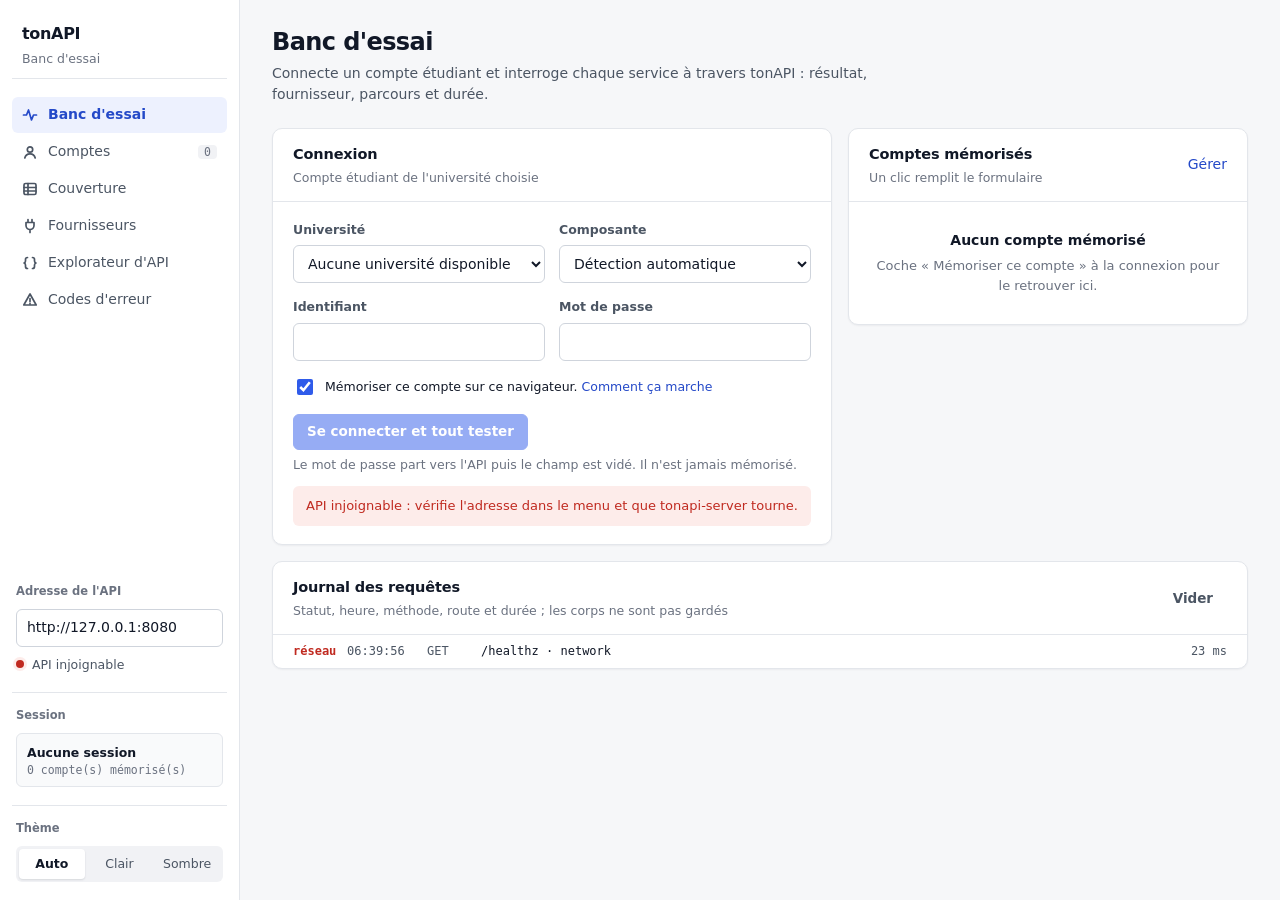
==== commit b1602444: "feat(console): examens et documents dans le banc d'essai Sondes /v1/exams et /v1/documents, fiches a" ====
--- a/console/index.html
+++ b/console/index.html
@@ -5,7 +5,7 @@
 <meta name="viewport" content="width=device-width, initial-scale=1">
 <meta name="referrer" content="no-referrer">
 <title>Banc d'essai tonAPI</title>
-<link rel="stylesheet" href="style.css?v=7">
+<link rel="stylesheet" href="style.css?v=8">
 <script>
   // Thème appliqué avant l'affichage, pour éviter un flash du mauvais thème.
   try { const t = JSON.parse(localStorage.getItem("tonapi.theme")); if (t === "light" || t === "dark") document.documentElement.dataset.theme = t; } catch {}
@@ -49,7 +49,7 @@
   </aside>
   <main id="view" tabindex="-1"></main>
 </div>
-<script src="donnees.js?v=7"></script>
-<script src="app.js?v=7"></script>
+<script src="donnees.js?v=8"></script>
+<script src="app.js?v=8"></script>
 </body>
 </html>
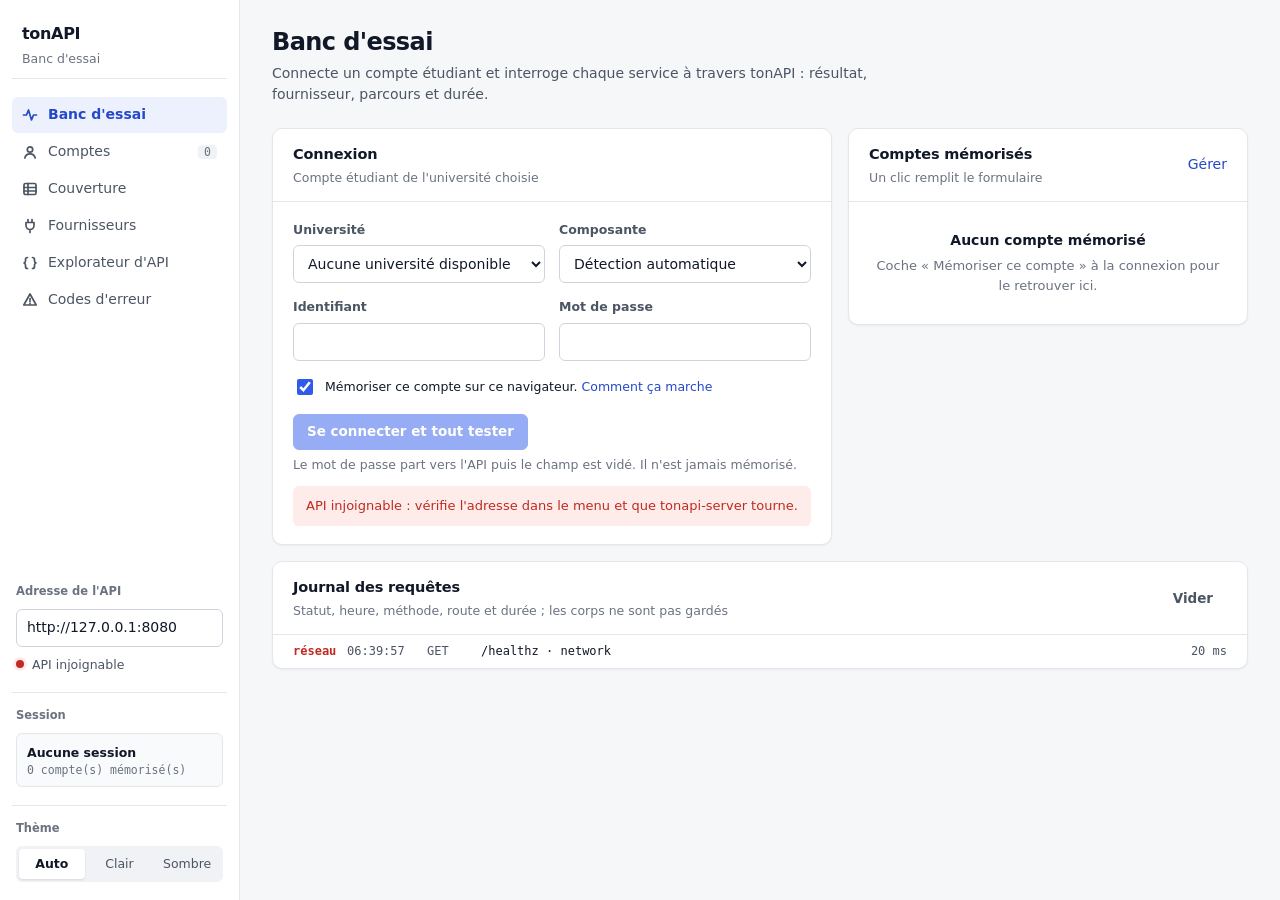
==== commit ffe75f01: "feat(console): reprise de la session mémorisée Au rechargement, ou par le bouton « Reprendre », la c" ====
--- a/console/index.html
+++ b/console/index.html
@@ -5,7 +5,7 @@
 <meta name="viewport" content="width=device-width, initial-scale=1">
 <meta name="referrer" content="no-referrer">
 <title>Banc d'essai tonAPI</title>
-<link rel="stylesheet" href="style.css?v=8">
+<link rel="stylesheet" href="style.css?v=12">
 <script>
   // Thème appliqué avant l'affichage, pour éviter un flash du mauvais thème.
   try { const t = JSON.parse(localStorage.getItem("tonapi.theme")); if (t === "light" || t === "dark") document.documentElement.dataset.theme = t; } catch {}
@@ -49,7 +49,7 @@
   </aside>
   <main id="view" tabindex="-1"></main>
 </div>
-<script src="donnees.js?v=8"></script>
-<script src="app.js?v=8"></script>
+<script src="donnees.js?v=12"></script>
+<script src="app.js?v=12"></script>
 </body>
 </html>
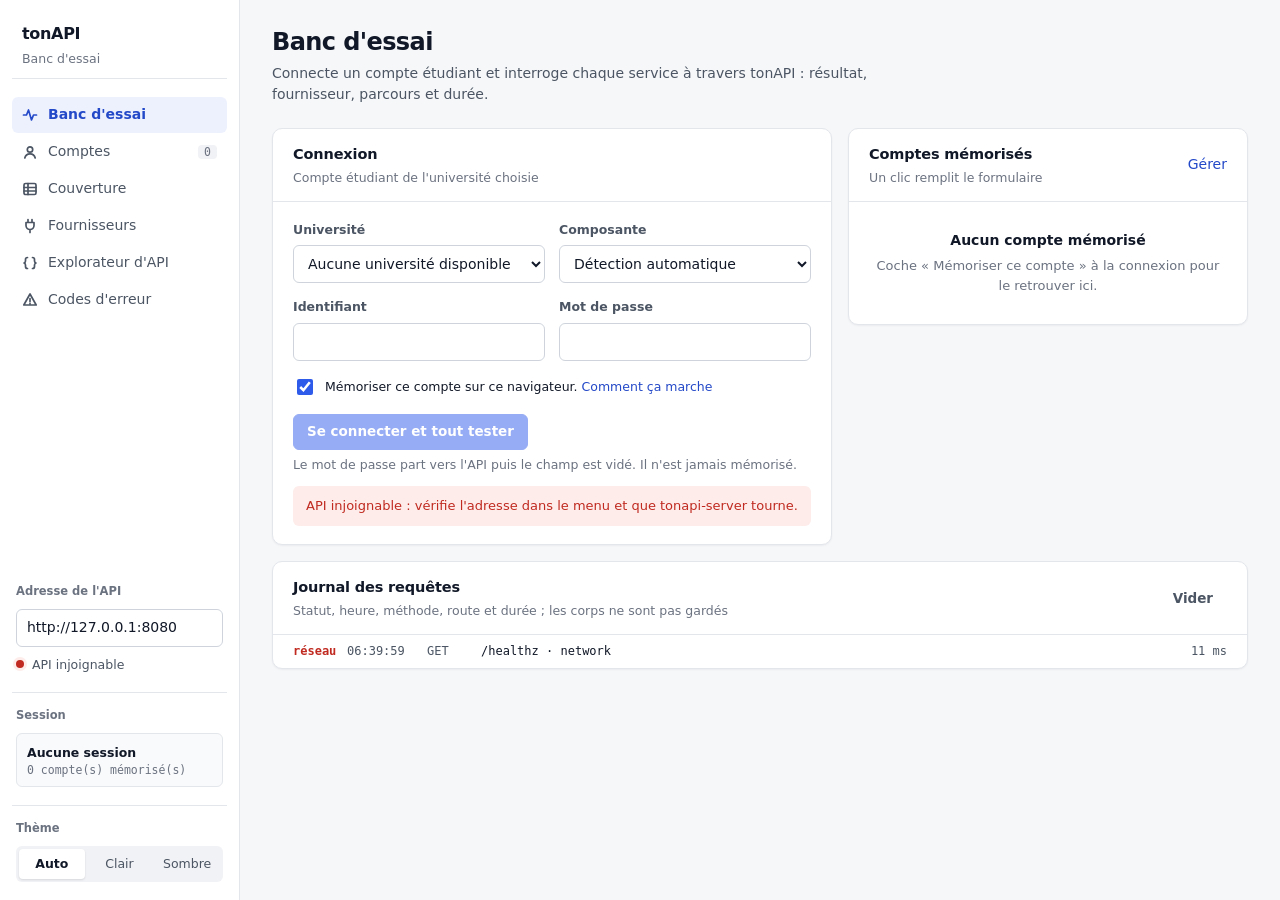
==== commit 98c3c72a: "feat(console): couverture lisible et appel groupé La page Couverture montre, par établissement, l'ét" ====
--- a/console/index.html
+++ b/console/index.html
@@ -5,7 +5,7 @@
 <meta name="viewport" content="width=device-width, initial-scale=1">
 <meta name="referrer" content="no-referrer">
 <title>Banc d'essai tonAPI</title>
-<link rel="stylesheet" href="style.css?v=12">
+<link rel="stylesheet" href="style.css?v=16">
 <script>
   // Thème appliqué avant l'affichage, pour éviter un flash du mauvais thème.
   try { const t = JSON.parse(localStorage.getItem("tonapi.theme")); if (t === "light" || t === "dark") document.documentElement.dataset.theme = t; } catch {}
@@ -49,7 +49,7 @@
   </aside>
   <main id="view" tabindex="-1"></main>
 </div>
-<script src="donnees.js?v=12"></script>
-<script src="app.js?v=12"></script>
+<script src="donnees.js?v=16"></script>
+<script src="app.js?v=16"></script>
 </body>
 </html>
--- a/console/style.css
+++ b/console/style.css
@@ -270,19 +270,28 @@
 ul.plain li { margin: 5px 0; }
 
 /* ---------- Couverture ---------- */
-.matrix th, .matrix td { white-space: nowrap; }
-.matrix td.who { white-space: normal; min-width: 200px; }
-.matrix .who b { display: block; font-weight: 600; }
-.matrix .who span { font-size: 12px; color: var(--text-3); }
-.matrix tr.sub td.who { padding-left: 32px; }
-.matrix tr.sub td { background: var(--surface-2); }
-.cell { display: grid; gap: 4px; padding: 6px 8px; margin: -6px -8px; border-radius: var(--r); color: var(--text); text-decoration: none; }
-a.cell:hover { background: var(--accent-soft); text-decoration: none; }
-.cell code { font-size: 12px; }
-.cell .pill { justify-self: start; }
-.cell.vide { color: var(--text-3); font: 12px var(--mono); margin: 0; padding: 0; }
-.cell.herite { opacity: 0.5; }
-.legend { display: flex; flex-wrap: wrap; gap: 8px 16px; font-size: 12.5px; color: var(--text-2); padding: 12px 20px; border-top: 1px solid var(--border); align-items: center; }
+/* Une tuile par service, l'état en mots plutôt qu'en codes. */
+.cov-block + .cov-block { border-top: 1px solid var(--border); padding-top: 16px; }
+.cov-head { display: flex; align-items: baseline; gap: 10px; flex-wrap: wrap; }
+.cov-head h3 { margin: 0; font-size: 14px; font-weight: 600; }
+.cov-head span { font-size: 12px; color: var(--text-3); }
+.cov-summary { margin: 4px 0 12px; font-size: 13px; color: var(--text-2); }
+.tiles { display: grid; grid-template-columns: repeat(auto-fill, minmax(min(100%, 168px), 1fr)); gap: 8px; }
+.tile { display: grid; gap: 3px; padding: 9px 11px; border: 1px solid var(--border); border-radius: var(--r); background: var(--surface); color: var(--text); text-decoration: none; min-height: 44px; }
+a.tile:hover { border-color: var(--border-strong); background: var(--surface-2); }
+a.tile:focus-visible { outline: 2px solid var(--accent); outline-offset: 2px; }
+.tile.absent { background: var(--surface-2); }
+.tile.absent .tile-name { color: var(--text-3); }
+.tile-name { font-size: 13px; font-weight: 600; }
+.tile-provider { font-family: var(--mono); font-size: 11.5px; color: var(--text-3); }
+.tile-state { display: inline-flex; align-items: center; gap: 6px; font-size: 12.5px; font-weight: 600; }
+.tile-state::before { content: ""; width: 7px; height: 7px; border-radius: 50%; background: currentColor; flex: none; }
+.tile-state.ok { color: var(--ok); }
+.tile-state.warn { color: var(--warn); }
+.tile-state.idle { color: var(--text-3); }
+.cov-legend { list-style: none; margin: 0; padding: 0; display: grid; gap: 8px; }
+.cov-legend li { display: grid; grid-template-columns: minmax(150px, max-content) 1fr; gap: 12px; align-items: baseline; font-size: 13px; color: var(--text-2); }
+@media (max-width: 560px) { .cov-legend li { grid-template-columns: 1fr; gap: 2px; } }
 
 /* ---------- Fournisseurs ---------- */
 .cards { display: grid; gap: 14px; grid-template-columns: repeat(auto-fill, minmax(360px, 1fr)); align-items: start; }
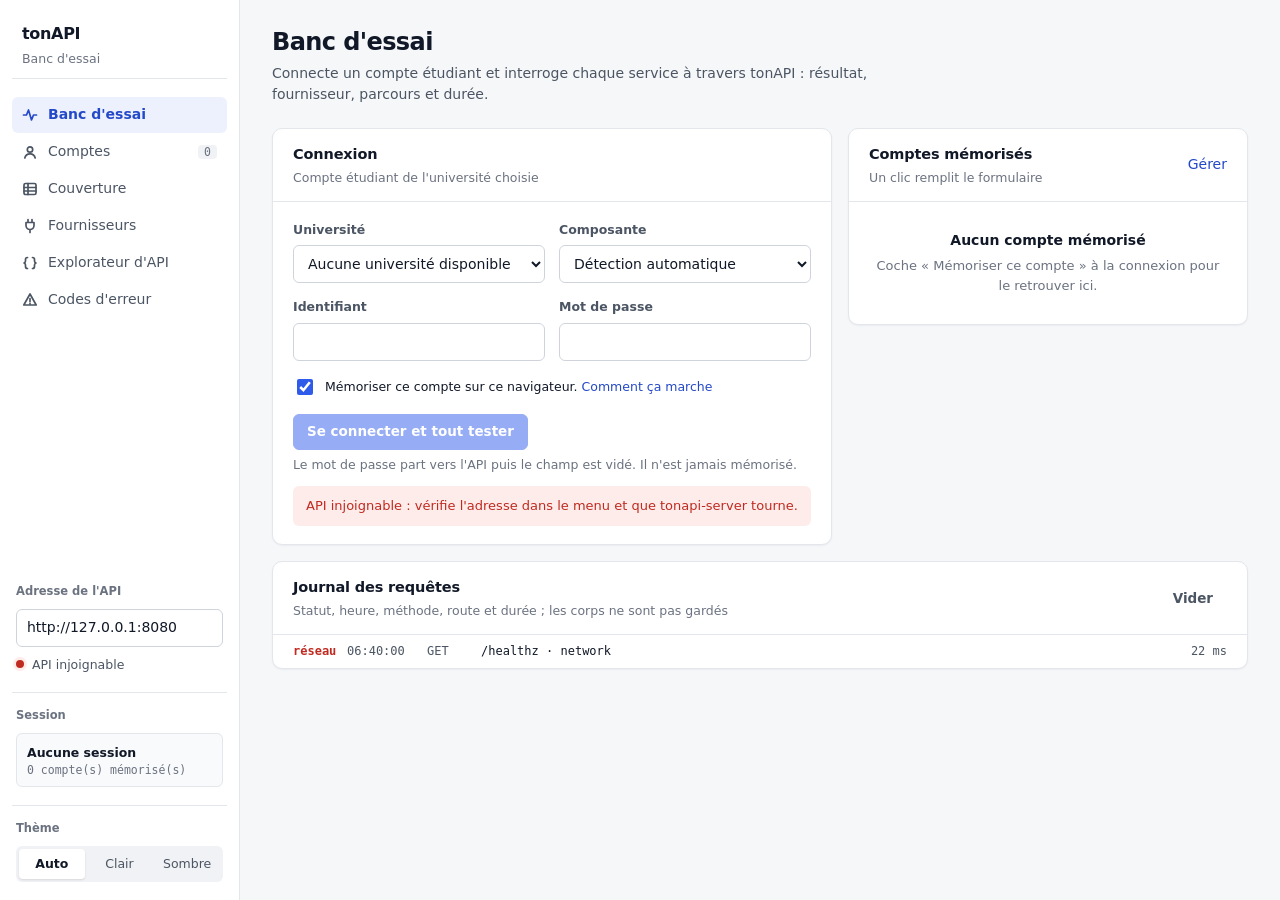
==== commit af75a121: "fix(console): politique de sécurité et liens sûrs CSP, script de thème dans un fichier, liens venant" ====
--- a/console/index.html
+++ b/console/index.html
@@ -4,12 +4,10 @@
 <meta charset="utf-8">
 <meta name="viewport" content="width=device-width, initial-scale=1">
 <meta name="referrer" content="no-referrer">
+<meta http-equiv="Content-Security-Policy" content="default-src 'none'; script-src 'self'; style-src 'self' 'unsafe-inline'; img-src 'self' https: data:; connect-src https: http://127.0.0.1:* http://localhost:*; base-uri 'none'; form-action 'none'">
 <title>Banc d'essai tonAPI</title>
-<link rel="stylesheet" href="style.css?v=16">
-<script>
-  // Thème appliqué avant l'affichage, pour éviter un flash du mauvais thème.
-  try { const t = JSON.parse(localStorage.getItem("tonapi.theme")); if (t === "light" || t === "dark") document.documentElement.dataset.theme = t; } catch {}
-</script>
+<link rel="stylesheet" href="style.css?v=17">
+<script src="theme.js?v=17"></script>
 </head>
 <body>
 <div class="shell">
@@ -49,7 +47,7 @@
   </aside>
   <main id="view" tabindex="-1"></main>
 </div>
-<script src="donnees.js?v=16"></script>
-<script src="app.js?v=16"></script>
+<script src="donnees.js?v=17"></script>
+<script src="app.js?v=17"></script>
 </body>
 </html>
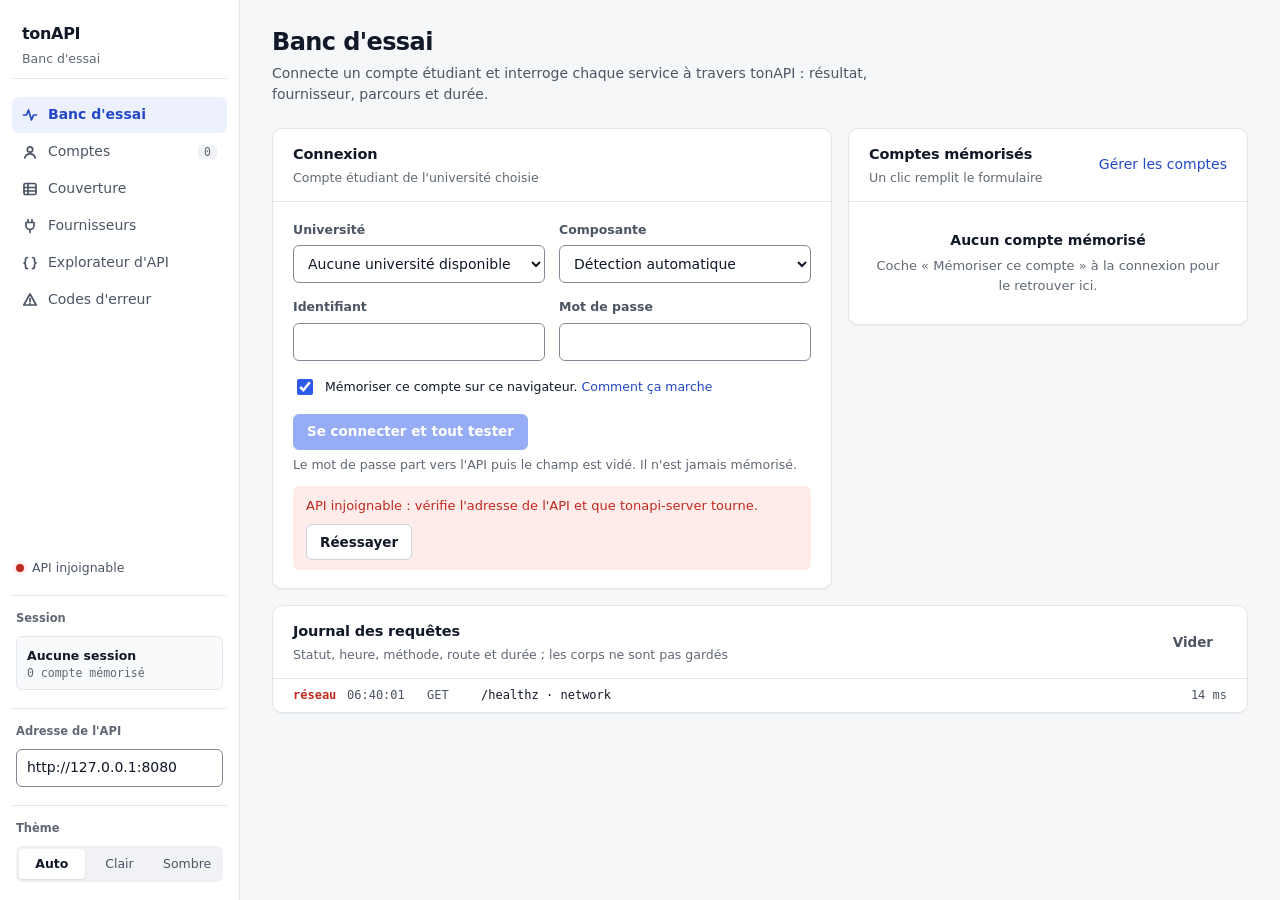
==== commit e254ef3a: "fix(console): textes plus clairs et chemins de documentation à jour" ====
--- a/console/index.html
+++ b/console/index.html
@@ -5,11 +5,12 @@
 <meta name="viewport" content="width=device-width, initial-scale=1">
 <meta name="referrer" content="no-referrer">
 <meta http-equiv="Content-Security-Policy" content="default-src 'none'; script-src 'self'; style-src 'self' 'unsafe-inline'; img-src 'self' https: data:; connect-src https: http://127.0.0.1:* http://localhost:*; base-uri 'none'; form-action 'none'">
-<title>Banc d'essai tonAPI</title>
-<link rel="stylesheet" href="style.css?v=17">
-<script src="theme.js?v=17"></script>
+<title>Banc d'essai · tonAPI</title>
+<link rel="stylesheet" href="style.css?v=22">
+<script src="theme.js?v=22"></script>
 </head>
 <body>
+<a class="skip" href="#view" id="skip">Aller au contenu</a>
 <div class="shell">
   <aside class="rail">
     <div class="brand">
@@ -27,27 +28,34 @@
       <a href="#/erreurs" data-page="erreurs"><svg class="icon" viewBox="0 0 16 16" aria-hidden="true"><path d="M8 2 1.8 13h12.4z M8 6.5v3 M8 11.3v.2"/></svg>Codes d'erreur</a>
     </nav>
     <div class="rail-push"></div>
-    <div class="rail-block keep">
-      <label class="rail-label" for="api">Adresse de l'API</label>
-      <input id="api" type="url" spellcheck="false" autocomplete="off">
+    <div class="rail-block">
       <div class="health" id="health" aria-live="polite"><span class="dot"></span>Vérification…</div>
     </div>
-    <div class="rail-block">
+    <div class="rail-block session-block">
       <span class="rail-label">Session</span>
       <div id="active-account"></div>
     </div>
-    <div class="rail-block keep">
-      <span class="rail-label" id="theme-label">Thème</span>
-      <div class="segmented theme" role="group" aria-labelledby="theme-label">
-        <button type="button" data-theme="auto">Auto</button>
-        <button type="button" data-theme="light">Clair</button>
-        <button type="button" data-theme="dark">Sombre</button>
+    <details class="settings" id="settings" open>
+      <summary>Réglages<svg class="icon chev" viewBox="0 0 16 16" aria-hidden="true"><path d="M6 4l4 4-4 4"/></svg></summary>
+      <div class="settings-body">
+        <div class="rail-block">
+          <label class="rail-label" for="api">Adresse de l'API</label>
+          <input id="api" type="url" spellcheck="false" autocomplete="off">
+        </div>
+        <div class="rail-block">
+          <span class="rail-label" id="theme-label">Thème</span>
+          <div class="segmented theme" role="group" aria-labelledby="theme-label">
+            <button type="button" data-theme="auto">Auto</button>
+            <button type="button" data-theme="light">Clair</button>
+            <button type="button" data-theme="dark">Sombre</button>
+          </div>
+        </div>
       </div>
-    </div>
+    </details>
   </aside>
   <main id="view" tabindex="-1"></main>
 </div>
-<script src="donnees.js?v=17"></script>
-<script src="app.js?v=17"></script>
+<script src="donnees.js?v=22"></script>
+<script src="app.js?v=22"></script>
 </body>
 </html>
--- a/console/style.css
+++ b/console/style.css
@@ -11,6 +11,8 @@
  * - Rayons : 6 px pour les contrôles, 10 px pour les panneaux.
  * - Mouvement : survols et ouverture des lignes ; le point d'un service en cours pulse (état de
  *   chargement), coupé si l'utilisateur réduit les animations.
+ *
+ * Cadrans : ENERGY 1 / RHYTHM 1 / MOTION 1
  */
 
 :root {
@@ -19,9 +21,10 @@
   --surface-2: #f9fafb;
   --border: #e3e6eb;
   --border-strong: #cfd4dc;
+  --field-border: #818895;
   --text: #111827;
   --text-2: #4b5563;
-  --text-3: #6b7280;
+  --text-3: #616875;
   --accent: #2f5bea;
   --accent-text: #2449c8;
   --accent-soft: #edf1fe;
@@ -32,7 +35,7 @@
   --warn-soft: #fdf3e2;
   --bad: #c02a20;
   --bad-soft: #fdecea;
-  --idle: #6b7280;
+  --idle: #616875;
   --idle-soft: #f1f2f5;
   --code-bg: #f6f7f9;
   --shadow: 0 1px 2px rgba(16, 24, 40, 0.05);
@@ -49,6 +52,7 @@
   --surface-2: #161a22;
   --border: #232833;
   --border-strong: #303746;
+  --field-border: #677086;
   --text: #eef0f4;
   --text-2: #b6bcc8;
   --text-3: #8b92a1;
@@ -75,6 +79,7 @@
     --surface-2: #161a22;
     --border: #232833;
     --border-strong: #303746;
+    --field-border: #677086;
     --text: #eef0f4;
     --text-2: #b6bcc8;
     --text-3: #8b92a1;
@@ -102,8 +107,15 @@
 a { color: var(--accent-text); text-decoration: none; }
 a:hover { text-decoration: underline; text-underline-offset: 3px; }
 code, pre, .mono { font-family: var(--mono); font-size: 12.5px; }
-:focus-visible { outline: 2px solid var(--accent); outline-offset: 2px; border-radius: 4px; }
+:focus-visible { outline: 2px solid var(--accent); outline-offset: 2px; }
 [hidden] { display: none !important; }
+.sr-only { position: absolute; width: 1px; height: 1px; margin: -1px; padding: 0; overflow: hidden; clip-path: inset(50%); white-space: nowrap; border: 0; }
+.skip {
+  position: fixed; top: 8px; left: 8px; z-index: 10; transform: translateY(-200%);
+  padding: 9px 14px; border-radius: var(--r); background: var(--accent); color: var(--on-accent);
+  font-weight: 600; text-decoration: none;
+}
+.skip:focus { transform: none; text-decoration: none; }
 svg.icon { width: 16px; height: 16px; flex: none; stroke: currentColor; fill: none; stroke-width: 1.7; stroke-linecap: round; stroke-linejoin: round; }
 
 /* ---------- Cadre ---------- */
@@ -122,10 +134,14 @@
   border-radius: var(--r); color: var(--text-2); font-weight: 500; text-decoration: none;
 }
 .nav a:hover { background: var(--surface-2); color: var(--text); }
+.nav a:focus-visible { outline-offset: -2px; }
 .nav a[aria-current="page"] { background: var(--accent-soft); color: var(--accent-text); font-weight: 600; }
 .nav small { margin-left: auto; font: 11.5px var(--mono); color: var(--text-3); background: var(--idle-soft); padding: 0 6px; border-radius: 4px; }
 .rail-block { display: grid; gap: 8px; padding: 0 4px; }
 .rail-block + .rail-block { padding-top: 14px; border-top: 1px solid var(--border); }
+.settings-body { display: grid; gap: 18px; }
+.settings-body .rail-block { padding-top: 14px; border-top: 1px solid var(--border); }
+.settings > summary { display: none; }
 .rail-push { margin-top: auto; }
 .rail-label { font-size: 11.5px; color: var(--text-3); font-weight: 600; margin: 0; }
 .health { display: flex; align-items: center; gap: 8px; font-size: 12.5px; color: var(--text-2); }
@@ -160,7 +176,7 @@
 input, select, textarea, button { font: inherit; color: var(--text); }
 input, select, textarea {
   width: 100%; min-height: 38px; padding: 7px 10px;
-  border: 1px solid var(--border-strong); border-radius: var(--r); background: var(--surface);
+  border: 1px solid var(--field-border); border-radius: var(--r); background: var(--surface);
   transition: border-color 120ms, box-shadow 120ms;
 }
 input:focus, select:focus, textarea:focus { border-color: var(--accent); box-shadow: 0 0 0 3px var(--accent-soft); outline: none; }
@@ -174,20 +190,21 @@
   border: 1px solid var(--border-strong); background: var(--surface); cursor: pointer;
   color: var(--text); font-weight: 550; font-size: 13.5px; transition: background 120ms, border-color 120ms;
 }
-button:hover:not(:disabled) { background: var(--surface-2); border-color: var(--text-3); }
+button:hover:not(:disabled):not([aria-disabled="true"]) { background: var(--surface-2); border-color: var(--text-3); }
 button.primary { background: var(--accent); border-color: var(--accent); color: var(--on-accent); }
-button.primary:hover:not(:disabled) { background: var(--accent-text); border-color: var(--accent-text); }
+button.primary:hover:not(:disabled):not([aria-disabled="true"]) { background: var(--accent-text); border-color: var(--accent-text); }
 button.ghost { border-color: transparent; background: transparent; color: var(--text-2); }
-button.ghost:hover:not(:disabled) { background: var(--surface-2); border-color: transparent; color: var(--text); }
+button.ghost:hover:not(:disabled):not([aria-disabled="true"]) { background: var(--surface-2); border-color: transparent; color: var(--text); }
 button.danger { color: var(--bad); }
 button.icon-only { padding: 0; width: 36px; }
-button:disabled { opacity: 0.5; cursor: not-allowed; }
+button:disabled, button[aria-disabled="true"] { opacity: 0.5; cursor: not-allowed; }
 @media (pointer: coarse) { button, input, select { min-height: 44px; } }
 .notice { padding: 9px 12px; border-radius: var(--r); font-size: 13px; margin: 12px 0 0; border: 1px solid transparent; }
 .notice.ok { background: var(--ok-soft); color: var(--ok); }
 .notice.warn { background: var(--warn-soft); color: var(--warn); }
 .notice.bad { background: var(--bad-soft); color: var(--bad); }
 .notice.info { background: var(--accent-soft); color: var(--text); }
+.notice.with-action { display: flex; flex-wrap: wrap; align-items: center; justify-content: space-between; gap: 8px 14px; }
 .empty { margin: 0; padding: 28px 20px; text-align: center; color: var(--text-3); font-size: 13px; }
 .empty b { display: block; color: var(--text); font-size: 14px; margin-bottom: 4px; font-weight: 600; }
 .pill { display: inline-flex; align-items: center; gap: 6px; padding: 2px 8px; border-radius: 999px; font-size: 12px; font-weight: 600; white-space: nowrap; line-height: 1.6; }
@@ -201,6 +218,9 @@
   .pill.run::before { animation: pulse 0.9s ease-in-out infinite; }
   @keyframes pulse { 50% { opacity: 0.25; } }
 }
+@media (prefers-reduced-motion: reduce) {
+  .chev, button, .button, input, select, textarea { transition: none; }
+}
 pre.code {
   margin: 10px 0 0; padding: 12px 14px; max-height: 420px; overflow: auto;
   background: var(--code-bg); border: 1px solid var(--border); border-radius: var(--r);
@@ -212,6 +232,11 @@
 tbody tr:last-child td { border-bottom: 0; }
 .table-wrap { overflow-x: auto; }
 table button, table code { white-space: nowrap; }
+.name-cell { min-width: 180px; }
+.row.actions { flex-wrap: nowrap; }
+tr.target { outline: 2px solid var(--accent); outline-offset: -2px; background: var(--accent-soft); }
+.mark { display: inline-block; margin-left: 8px; padding: 0 6px; border: 1px solid var(--text-2); border-radius: 4px; color: var(--text); font: 600 11.5px/1.6 var(--sans); vertical-align: 1px; }
+.more { cursor: pointer; color: var(--accent-text); font-size: 13px; font-weight: 550; }
 .kbd { font: 11.5px var(--mono); padding: 1px 5px; border: 1px solid var(--border-strong); border-radius: 4px; color: var(--text-2); }
 
 /* ---------- Parcours d'un fournisseur ---------- */
@@ -235,8 +260,8 @@
 .service .provider { font: 12px var(--mono); color: var(--text-3); overflow: hidden; text-overflow: ellipsis; white-space: nowrap; }
 .service .line { color: var(--text-2); font-size: 13px; overflow: hidden; text-overflow: ellipsis; white-space: nowrap; }
 .service .time { text-align: right; font: 12px var(--mono); color: var(--text-3); }
-.service .chev { color: var(--text-3); transition: transform 150ms; }
-.service[open] .chev { transform: rotate(90deg); }
+.chev { color: var(--text-3); transition: transform 150ms; }
+.service[open] .chev, .settings[open] .chev { transform: rotate(90deg); }
 .service .detail { padding: 4px 20px 18px 184px; display: grid; gap: 10px; }
 .service .detail ul { margin: 0; padding-left: 18px; color: var(--text-2); }
 .service .detail li { margin: 2px 0; }
@@ -247,7 +272,7 @@
 .account-option[aria-pressed="true"] { border-color: var(--accent); background: var(--accent-soft); }
 .account-option > span:first-child { display: grid; min-width: 0; }
 .account-option small { color: var(--text-3); font: 11.5px var(--mono); }
-.week { display: inline-flex; align-items: center; gap: 2px; padding: 2px; border: 1px solid var(--border-strong); border-radius: var(--r); background: var(--surface); }
+.week { display: inline-flex; align-items: center; gap: 2px; padding: 2px; border: 1px solid var(--field-border); border-radius: var(--r); background: var(--surface); }
 .week input { width: auto; border: 0; min-height: 30px; box-shadow: none; padding: 2px 6px; }
 .week button { min-height: 30px; width: 30px; padding: 0; border: 0; }
 .journal { list-style: none; margin: 0; padding: 0; font: 12px/1.6 var(--mono); }
@@ -302,8 +327,7 @@
 .card p { margin: 0; color: var(--text-2); }
 .card h3 { margin: 0 0 4px; font-size: 12px; color: var(--text-3); font-weight: 600; }
 .card ul { margin: 0; padding-left: 18px; color: var(--text-2); }
-.card.focus { border-color: var(--accent); box-shadow: 0 0 0 3px var(--accent-soft); }
-.card details summary { cursor: pointer; color: var(--accent-text); font-weight: 550; font-size: 13px; }
+.card.focus { border-color: var(--accent); box-shadow: 0 0 0 3px var(--accent-soft); outline: 2px solid var(--accent); outline-offset: 3px; }
 .filters { display: inline-flex; flex-wrap: wrap; gap: 2px; padding: 3px; background: var(--idle-soft); border-radius: var(--r); margin-bottom: 16px; }
 .filters button { border: 0; min-height: 30px; font-size: 12.5px; font-weight: 500; background: transparent; color: var(--text-2); }
 .filters button:hover:not(:disabled) { background: var(--surface); border: 0; }
@@ -311,9 +335,11 @@
 
 /* ---------- Explorateur ---------- */
 .explorer { display: grid; grid-template-columns: 300px minmax(0, 1fr); gap: 16px; align-items: start; }
+.explorer.no-spec { grid-template-columns: minmax(0, 1fr); }
+.explorer.no-spec .endpoints { position: static; max-height: none; }
 .endpoints { display: grid; gap: 1px; max-height: calc(100vh - 140px); overflow-y: auto; padding: 10px; position: sticky; top: 20px; }
-.endpoints h3 { margin: 10px 8px 4px; font-size: 11.5px; color: var(--text-3); font-weight: 600; }
-.endpoints h3:first-child { margin-top: 2px; }
+.endpoints h2 { margin: 10px 8px 4px; font-size: 11.5px; color: var(--text-3); font-weight: 600; }
+.endpoints h2:first-child { margin-top: 2px; }
 .endpoint { display: flex; gap: 10px; justify-content: flex-start; min-height: 32px; font: 12px var(--mono); border-color: transparent; background: transparent; text-align: left; font-weight: 400; padding: 4px 8px; }
 .endpoint:hover:not(:disabled) { border-color: transparent; }
 .endpoint[aria-pressed="true"] { background: var(--accent-soft); color: var(--accent-text); }
@@ -330,9 +356,14 @@
   .nav { display: flex; overflow-x: auto; gap: 4px; }
   .nav a { white-space: nowrap; }
   .nav small { display: none; }
-  .rail-block { display: none; }
-  .rail-block.keep { display: grid; }
+  .session-block { display: none; }
   .rail-push { margin-top: 0; }
+  .rail-block + .rail-block { padding-top: 0; border-top: 0; }
+  .settings { border: 1px solid var(--border); border-radius: var(--r); }
+  .settings > summary { display: flex; align-items: center; justify-content: space-between; min-height: 44px; padding: 0 12px; cursor: pointer; list-style: none; font-weight: 550; color: var(--text-2); }
+  .settings > summary::-webkit-details-marker { display: none; }
+  .settings-body { padding: 4px 12px 14px; }
+  .settings-body .rail-block { padding-top: 0; border-top: 0; }
   main { padding: 20px 16px 64px; }
   .split, .explorer { grid-template-columns: 1fr; }
   .endpoints { position: static; max-height: 260px; }
@@ -350,4 +381,26 @@
   .journal summary { grid-template-columns: 40px minmax(0, 1fr); padding: 7px 16px; }
   .journal summary .t, .journal summary .m, .journal summary .ms { display: none; }
   .journal pre.code { margin: 0 16px 12px; }
-}
+
+  /* Tableaux : une carte par ligne, le libellé de colonne au-dessus de chaque valeur. */
+  .table-wrap { overflow: visible; }
+  .stack-table, .stack-table tbody, .stack-table tr, .stack-table td { display: block; }
+  .stack-table thead { position: absolute; width: 1px; height: 1px; overflow: hidden; clip-path: inset(50%); }
+  .stack-table tr { padding: 12px 16px; border-bottom: 1px solid var(--border); }
+  .stack-table tbody tr:last-child { border-bottom: 0; }
+  .stack-table td { padding: 5px 0; border: 0; overflow-wrap: anywhere; }
+  .stack-table td::before { content: attr(data-label); display: block; margin-bottom: 2px; color: var(--text-3); font: 600 12px var(--sans); }
+  .stack-table td.actions-cell::before { display: none; }
+  .name-cell { min-width: 0; }
+  .row.actions { flex-wrap: wrap; }
+}
+@media (pointer: coarse) {
+  .nav a, .segmented button, .filters button, .week button, .week input, .endpoint, .button,
+  .journal summary, .service > summary { min-height: 44px; }
+  .week button { width: 44px; }
+  .journal summary { align-items: center; }
+  .more { padding: 12px 0; }
+  .panel-head > a { display: inline-flex; align-items: center; min-height: 44px; }
+  .check { align-items: center; min-height: 44px; }
+  .check input { width: 22px; height: 22px; margin-top: 0; }
+}
